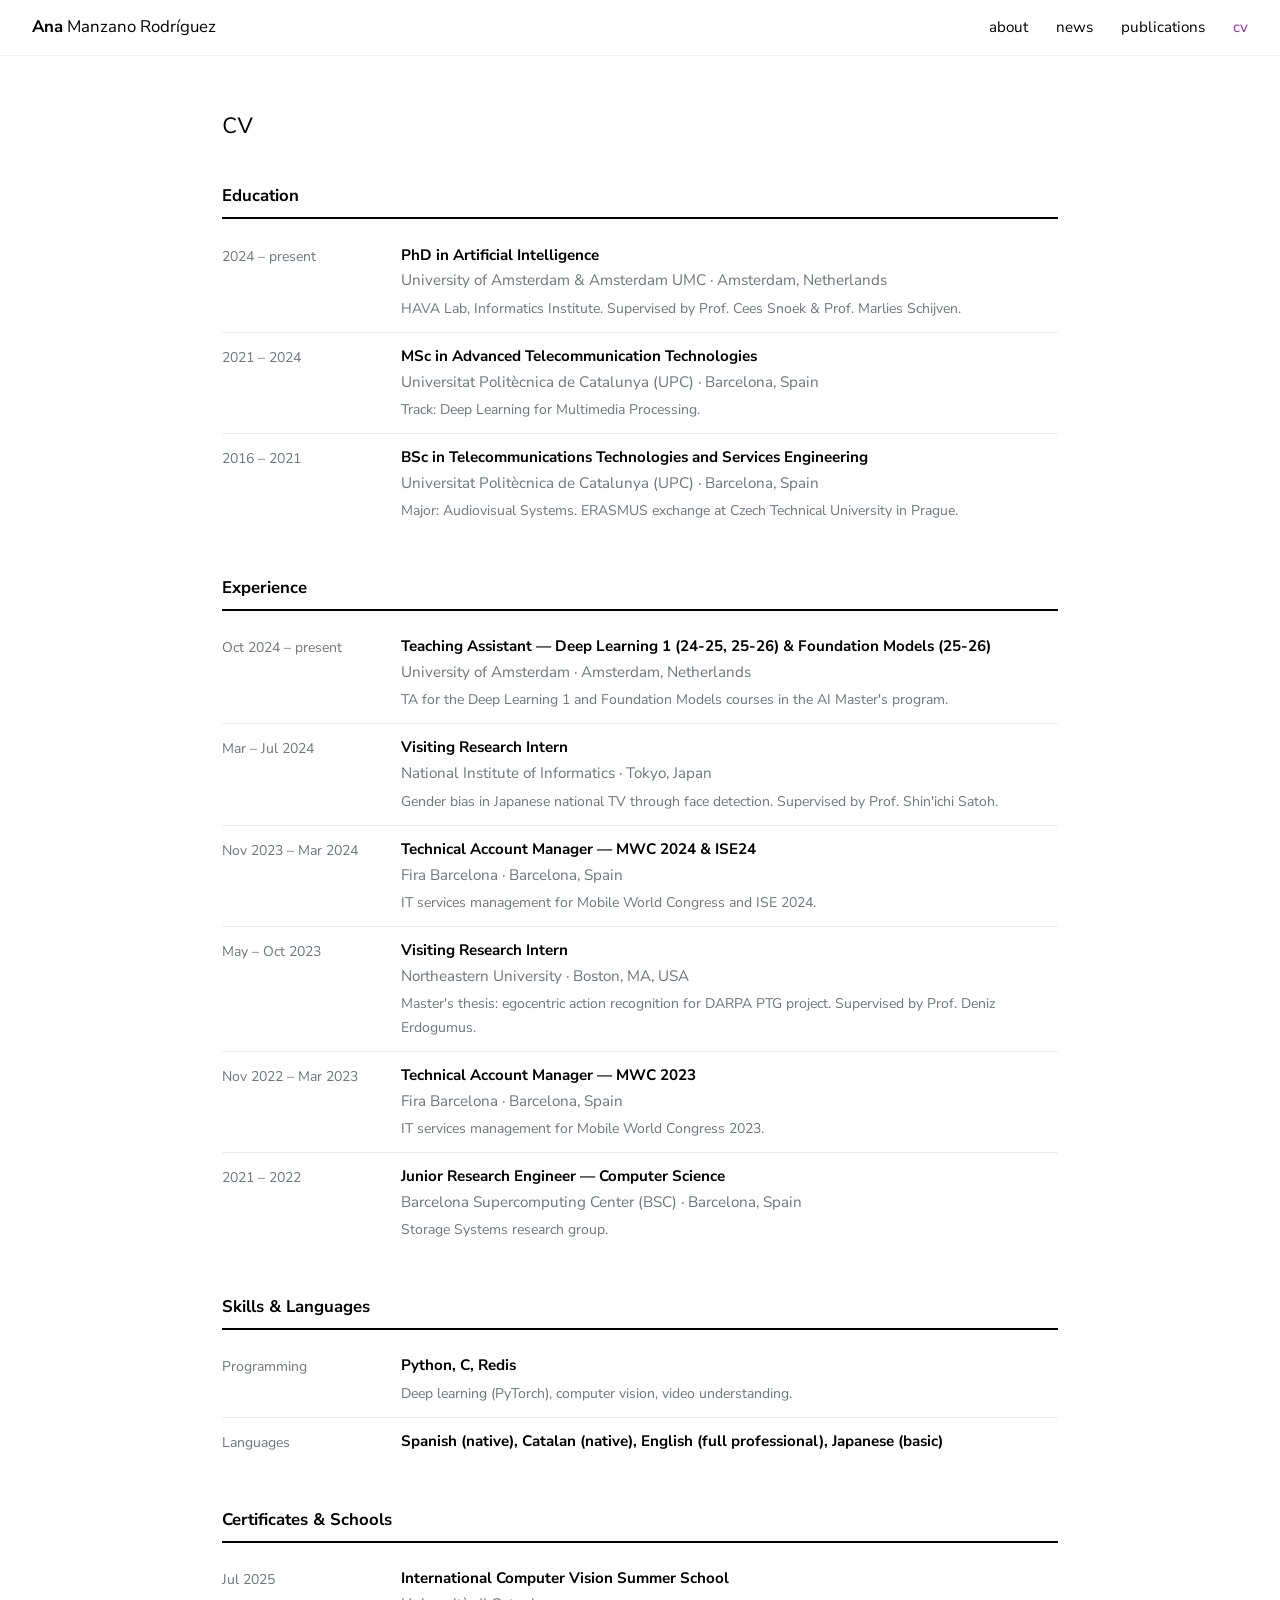
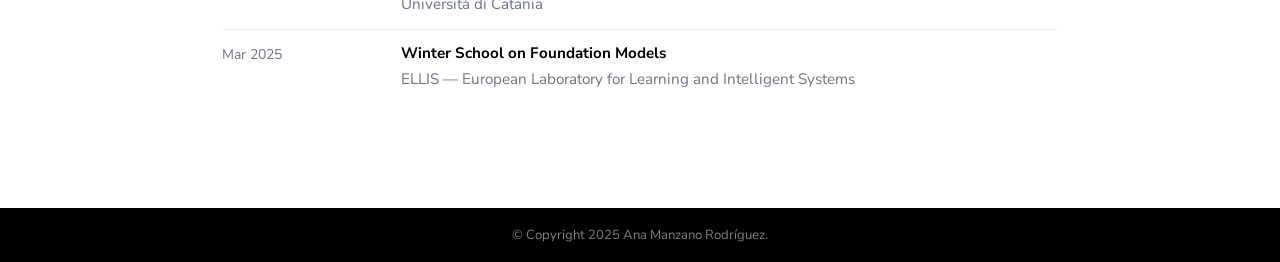
==== cv.html @ 8a43bc2a "Update cv.html" ====
<!DOCTYPE html>
<html lang="en">
<head>
  <meta charset="UTF-8">
  <meta name="viewport" content="width=device-width, initial-scale=1.0">
  <title>cv | Ana Manzano Rodríguez</title>
  <link rel="preconnect" href="https://fonts.googleapis.com">
  <link rel="preconnect" href="https://fonts.gstatic.com" crossorigin>
  <link href="https://fonts.googleapis.com/css2?family=Nunito+Sans:wght@300;400;600;700&display=swap" rel="stylesheet">
  <link rel="stylesheet" href="style.css">
</head>
<body>

<nav>
  <a href="index.html" class="nav-brand"><strong>Ana</strong> Manzano Rodríguez</a>
  <ul class="nav-links">
    <li><a href="index.html">about</a></li>
    <li><a href="news.html">news</a></li>
    <li><a href="publications.html">publications</a></li>
    <li><a href="cv.html" class="active">cv</a></li>
  </ul>
</nav>

<div class="page">

  <h1 class="page-title">cv</h1>

  <!-- EDUCATION -->
  <div class="cv-section">
    <div class="cv-section-title">Education</div>
    <ul class="cv-entries">
      <li class="cv-entry">
        <span class="cv-years">2024 – present</span>
        <div>
          <div class="cv-role">PhD in Artificial Intelligence</div>
          <div class="cv-org">University of Amsterdam &amp; Amsterdam UMC · Amsterdam, Netherlands</div>
          <div class="cv-desc">HAVA Lab, Informatics Institute. Supervised by Prof. Cees Snoek &amp; Prof. Marlies Schijven.</div>
        </div>
      </li>
      <li class="cv-entry">
        <span class="cv-years">2021 – 2024</span>
        <div>
          <div class="cv-role">MSc in Advanced Telecommunication Technologies</div>
          <div class="cv-org">Universitat Politècnica de Catalunya (UPC) · Barcelona, Spain</div>
          <div class="cv-desc">Track: Deep Learning for Multimedia Processing.</div>
        </div>
      </li>
      <li class="cv-entry">
        <span class="cv-years">2016 – 2021</span>
        <div>
          <div class="cv-role">BSc in Telecommunications Technologies and Services Engineering</div>
          <div class="cv-org">Universitat Politècnica de Catalunya (UPC) · Barcelona, Spain</div>
          <div class="cv-desc">Major: Audiovisual Systems. ERASMUS exchange at Czech Technical University in Prague.</div>
        </div>
      </li>
    </ul>
  </div>

  <!-- EXPERIENCE -->
  <div class="cv-section">
    <div class="cv-section-title">Experience</div>
    <ul class="cv-entries">
      <li class="cv-entry">
        <span class="cv-years">Oct 2024 – present</span>
        <div>
          <div class="cv-role">Teaching Assistant — Deep Learning 1 (24-25, 25-26) &amp; Foundation Models (25-26)</div>
          <div class="cv-org">University of Amsterdam · Amsterdam, Netherlands</div>
          <div class="cv-desc">TA for the Deep Learning 1 and Foundation Models courses in the AI Master's program.</div>
        </div>
      </li>
      <li class="cv-entry">
        <span class="cv-years">Mar – Jul 2024</span>
        <div>
          <div class="cv-role">Visiting Research Intern</div>
          <div class="cv-org">National Institute of Informatics · Tokyo, Japan</div>
          <div class="cv-desc">Gender bias in Japanese national TV through face detection. Supervised by Prof. Shin'ichi Satoh.</div>
        </div>
      </li>
      <li class="cv-entry">
        <span class="cv-years">Nov 2023 – Mar 2024</span>
        <div>
          <div class="cv-role">Technical Account Manager — MWC 2024 &amp; ISE24</div>
          <div class="cv-org">Fira Barcelona · Barcelona, Spain</div>
          <div class="cv-desc">IT services management for Mobile World Congress and ISE 2024.</div>
        </div>
      </li>
      <li class="cv-entry">
        <span class="cv-years">May – Oct 2023</span>
        <div>
          <div class="cv-role">Visiting Research Intern</div>
          <div class="cv-org">Northeastern University · Boston, MA, USA</div>
          <div class="cv-desc">Master's thesis: egocentric action recognition for DARPA PTG project. Supervised by Prof. Deniz Erdogumus.</div>
        </div>
      </li>
      <li class="cv-entry">
        <span class="cv-years">Nov 2022 – Mar 2023</span>
        <div>
          <div class="cv-role">Technical Account Manager — MWC 2023</div>
          <div class="cv-org">Fira Barcelona · Barcelona, Spain</div>
          <div class="cv-desc">IT services management for Mobile World Congress 2023.</div>
        </div>
      </li>
      <li class="cv-entry">
        <span class="cv-years">2021 – 2022</span>
        <div>
          <div class="cv-role">Junior Research Engineer — Computer Science</div>
          <div class="cv-org">Barcelona Supercomputing Center (BSC) · Barcelona, Spain</div>
          <div class="cv-desc">Storage Systems research group.</div>
        </div>
      </li>
    </ul>
  </div>

  <!-- SKILLS -->
  <div class="cv-section">
    <div class="cv-section-title">Skills &amp; Languages</div>
    <ul class="cv-entries">
      <li class="cv-entry">
        <span class="cv-years">Programming</span>
        <div>
          <div class="cv-role">Python, C, Redis</div>
          <div class="cv-desc">Deep learning (PyTorch), computer vision, video understanding.</div>
        </div>
      </li>
      <li class="cv-entry">
        <span class="cv-years">Languages</span>
        <div>
          <div class="cv-role">Spanish (native), Catalan (native), English (full professional), Japanese (basic)</div>
        </div>
      </li>
    </ul>
  </div>

  <!-- CERTIFICATES -->
  <div class="cv-section">
    <div class="cv-section-title">Certificates &amp; Schools</div>
    <ul class="cv-entries">
      <li class="cv-entry">
        <span class="cv-years">Jul 2025</span>
        <div>
          <div class="cv-role">International Computer Vision Summer School</div>
          <div class="cv-org">Università di Catania</div>
        </div>
      </li>
      <li class="cv-entry">
        <span class="cv-years">Mar 2025</span>
        <div>
          <div class="cv-role">Winter School on Foundation Models</div>
          <div class="cv-org">ELLIS — European Laboratory for Learning and Intelligent Systems</div>
        </div>
      </li>
    </ul>
  </div>

  <!--
    TO ADD A PDF DOWNLOAD BUTTON, uncomment this block and link your CV PDF:

    <a href="assets/cv.pdf" target="_blank" class="cv-download-btn">
      <svg width="15" height="15" viewBox="0 0 24 24" fill="none" stroke="currentColor" stroke-width="2" stroke-linecap="round" stroke-linejoin="round"><path d="M21 15v4a2 2 0 01-2 2H5a2 2 0 01-2-2v-4"/><polyline points="7 10 12 15 17 10"/><line x1="12" y1="15" x2="12" y2="3"/></svg>
      Download CV (PDF)
    </a>
  -->

</div>

<footer>
  <p>© Copyright 2025 Ana Manzano Rodríguez.</p>
</footer>

</body>
</html>
---- style.css ----
*, *::before, *::after { box-sizing: border-box; margin: 0; padding: 0; }

:root {
  --accent: #9c27b0;
  --text: #000;
  --muted: #6c757d;
  --light-gray: #e9ecef;
  --font: 'Nunito Sans', -apple-system, BlinkMacSystemFont, 'Segoe UI', sans-serif;
  --nav-h: 56px;
}

html { scroll-behavior: smooth; }

body {
  background: #fff;
  color: var(--text);
  font-family: var(--font);
  font-size: 1rem;
  line-height: 1.7;
  -webkit-font-smoothing: antialiased;
}

a { color: var(--accent); text-decoration: none; }
a:hover { text-decoration: underline; }

/* ── NAV ── */
nav {
  position: fixed;
  top: 0; left: 0; right: 0;
  height: var(--nav-h);
  background: #fff;
  border-bottom: 1px solid #f0f0f0;
  z-index: 100;
  display: flex;
  align-items: center;
  padding: 0 2rem;
}
.nav-brand {
  font-size: 1.05rem;
  font-weight: 400;
  color: var(--text);
  text-decoration: none;
  margin-right: auto;
}
.nav-brand strong { font-weight: 700; }
.nav-brand:hover { text-decoration: none; }
.nav-links { display: flex; gap: 1.75rem; list-style: none; }
.nav-links a {
  font-size: 0.95rem;
  color: var(--text);
  text-decoration: none;
}
.nav-links a:hover,
.nav-links a.active { color: var(--accent); text-decoration: none; }

/* ── PAGE ── */
.page {
  max-width: 900px;
  margin: 0 auto;
  padding: calc(var(--nav-h) + 2.5rem) 2rem 4rem;
}

/* ── PAGE TITLE ── */
h1.page-title {
  font-size: 2rem;
  font-weight: 300;
  color: var(--text);
  margin-bottom: 2rem;
}

/* ── ABOUT ── */
.about-name {
  font-size: 2.5rem;
  font-weight: 300;
  letter-spacing: -0.02em;
  line-height: 1.2;
  margin-bottom: 1.5rem;
}
.about-name strong { font-weight: 700; }
.about-body { overflow: hidden; }
.about-body p { margin-bottom: 1rem; }
.about-body p:last-child { margin-bottom: 0; }

.profile-photo {
  float: right;
  width: 270px;
  margin: 0 0 1.5rem 2.5rem;
  border-radius: 4px;
  display: block;
}
.profile-photo-placeholder {
  float: right;
  width: 270px;
  height: 310px;
  margin: 0 0 1.5rem 2.5rem;
  border-radius: 4px;
  background: #f5f5f5;
  border: 1px solid #e0e0e0;
  display: flex;
  align-items: center;
  justify-content: center;
  flex-direction: column;
  gap: 0.5rem;
  color: #bbb;
  font-size: 0.82rem;
  text-align: center;
}
.profile-photo-placeholder svg { width: 48px; height: 48px; opacity: 0.25; }

.social-links {
  display: flex;
  flex-wrap: wrap;
  gap: 0.5rem;
  margin-top: 1.5rem;
  clear: both;
}
.social-link {
  display: inline-flex;
  align-items: center;
  gap: 0.3rem;
  font-size: 0.85rem;
  color: var(--muted);
  border: 1px solid #ccc;
  border-radius: 4px;
  padding: 0.22rem 0.65rem;
  text-decoration: none;
  transition: color 0.13s, border-color 0.13s;
}
.social-link:hover { color: var(--accent); border-color: var(--accent); text-decoration: none; }
.social-link svg { width: 14px; height: 14px; flex-shrink: 0; }

/* HOME — news preview & pub preview */
h2.sub-head {
  font-size: 1.85rem;
  font-weight: 300;
  margin: 3rem 0 1.2rem;
  padding-top: 1rem;
  border-top: 1px solid var(--light-gray);
}
.view-all {
  font-size: 0.85rem;
  color: var(--accent);
  margin-left: 0.75rem;
  font-weight: 400;
}

/* ── NEWS TABLE ── */
.news-table { width: 100%; border-collapse: collapse; }
.news-table td {
  padding: 0.55rem 0;
  border-bottom: 1px solid var(--light-gray);
  vertical-align: top;
  font-size: 0.95rem;
}
.news-table tr:last-child td { border-bottom: none; }
.news-table .date-cell {
  width: 140px;
  white-space: nowrap;
  font-weight: 700;
  padding-right: 2rem;
  color: var(--text);
}

/* ── PUBLICATIONS ── */
.pub-filter {
  width: 100%;
  max-width: 360px;
  padding: 0.5rem 0.85rem;
  font-size: 0.95rem;
  font-family: var(--font);
  border: 1px solid #ccc;
  border-radius: 4px;
  outline: none;
  margin-bottom: 1.5rem;
  color: var(--text);
}
.pub-filter:focus { border-color: var(--accent); }

.pub-year-group { margin-bottom: 2rem; }
.pub-year-label {
  font-size: 2.5rem;
  font-weight: 300;
  color: #d0d0d0;
  text-align: right;
  margin-bottom: 0.5rem;
  letter-spacing: -0.02em;
  line-height: 1;
}
.pub-item {
  display: flex;
  gap: 1.5rem;
  padding: 1rem 0;
  border-top: 1px solid var(--light-gray);
  align-items: flex-start;
}
.pub-thumb {
  width: 120px;
  height: 80px;
  flex-shrink: 0;
  object-fit: cover;
  border-radius: 3px;
  border: 1px solid #e8e8e8;
}
.pub-thumb-placeholder {
  width: 120px;
  height: 80px;
  flex-shrink: 0;
  background: #f5f5f5;
  border: 1px solid #e8e8e8;
  border-radius: 3px;
  display: flex;
  align-items: center;
  justify-content: center;
}
.pub-thumb-placeholder svg { width: 28px; height: 28px; opacity: 0.2; }
.pub-details { flex: 1; min-width: 0; }
.pub-title { font-size: 1rem; font-weight: 600; color: var(--text); margin-bottom: 0.25rem; line-height: 1.45; }
.pub-authors { font-size: 0.9rem; color: var(--text); margin-bottom: 0.2rem; }
.pub-authors .me { text-decoration: underline; }
.pub-venue { font-size: 0.9rem; color: var(--text); margin-bottom: 0.5rem; }
.pub-venue em { font-style: italic; }
.pub-buttons { display: flex; gap: 0.4rem; flex-wrap: wrap; }
.pub-btn {
  font-size: 0.78rem;
  font-weight: 600;
  letter-spacing: 0.02em;
  color: var(--text);
  border: 1px solid #aaa;
  border-radius: 3px;
  padding: 0.15rem 0.55rem;
  text-decoration: none;
  transition: background 0.13s, color 0.13s, border-color 0.13s;
}
.pub-btn:hover { background: var(--text); color: #fff; border-color: var(--text); text-decoration: none; }
.pub-item.hidden { display: none; }
.pub-year-group.empty { display: none; }

/* ── CV ── */
.cv-section { margin-bottom: 2.5rem; }
.cv-section-title {
  font-size: 1.05rem;
  font-weight: 700;
  margin-bottom: 0.75rem;
  padding-bottom: 0.4rem;
  border-bottom: 2px solid var(--text);
}
.cv-entries { list-style: none; }
.cv-entry {
  display: flex;
  gap: 1.5rem;
  padding: 0.7rem 0;
  border-bottom: 1px solid var(--light-gray);
  font-size: 0.95rem;
}
.cv-entry:last-child { border-bottom: none; }
.cv-years { width: 155px; flex-shrink: 0; color: var(--muted); font-size: 0.875rem; padding-top: 2px; }
.cv-role { font-weight: 700; }
.cv-org { color: var(--muted); }
.cv-desc { font-size: 0.875rem; color: var(--muted); margin-top: 0.15rem; }

.cv-download-btn {
  display: inline-flex;
  align-items: center;
  gap: 0.4rem;
  margin-top: 1.5rem;
  font-size: 0.9rem;
  color: var(--text);
  border: 1px solid #aaa;
  border-radius: 4px;
  padding: 0.4rem 1rem;
  text-decoration: none;
  transition: background 0.13s, color 0.13s;
}
.cv-download-btn:hover { background: var(--text); color: #fff; text-decoration: none; }

/* ── FOOTER ── */
footer {
  background: #000;
  color: rgba(255,255,255,0.5);
  font-size: 0.82rem;
  text-align: center;
  padding: 1rem 2rem;
}

/* ── RESPONSIVE ── */
@media (max-width: 640px) {
  .profile-photo, .profile-photo-placeholder {
    float: none; width: 100%; height: 220px; margin: 0 0 1.5rem;
  }
  .pub-item { flex-direction: column; }
  .pub-thumb, .pub-thumb-placeholder { width: 100%; height: 90px; }
  .cv-entry { flex-direction: column; gap: 0.2rem; }
  .cv-years { width: auto; }
  nav { padding: 0 1rem; }
  .nav-links { gap: 1rem; }
}
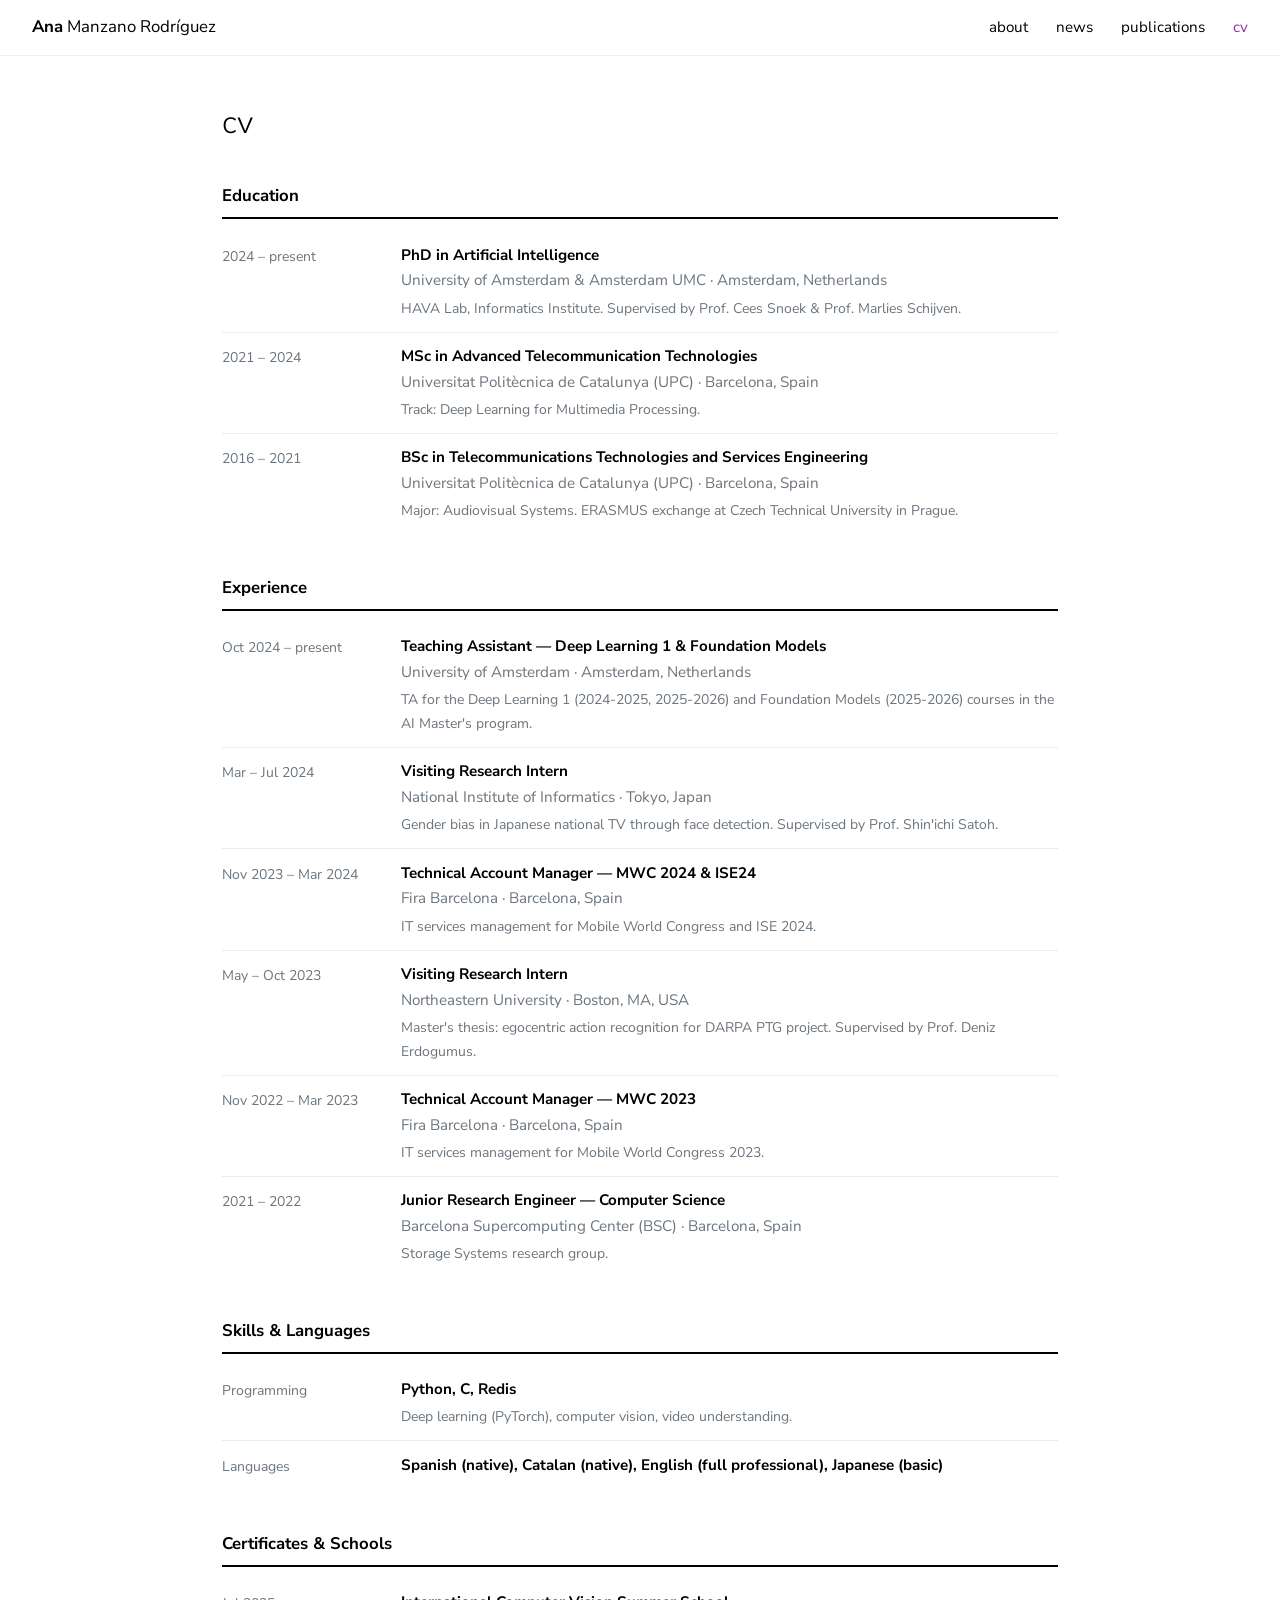
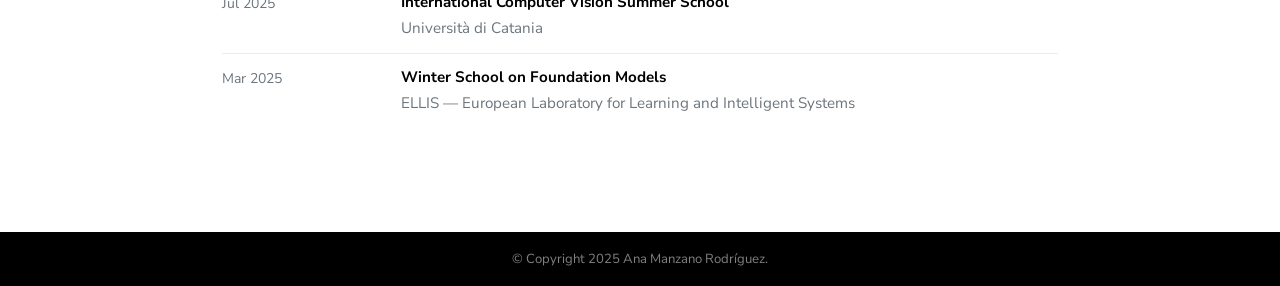
==== commit 7d4da449: "Update cv.html" ====
--- a/cv.html
+++ b/cv.html
@@ -63,9 +63,9 @@
       <li class="cv-entry">
         <span class="cv-years">Oct 2024 – present</span>
         <div>
-          <div class="cv-role">Teaching Assistant — Deep Learning 1 (24-25, 25-26) &amp; Foundation Models (25-26)</div>
+          <div class="cv-role">Teaching Assistant — Deep Learning 1 &amp; Foundation Models </div>
           <div class="cv-org">University of Amsterdam · Amsterdam, Netherlands</div>
-          <div class="cv-desc">TA for the Deep Learning 1 and Foundation Models courses in the AI Master's program.</div>
+          <div class="cv-desc">TA for the Deep Learning 1 (2024-2025, 2025-2026) and Foundation Models (2025-2026) courses in the AI Master's program.</div>
         </div>
       </li>
       <li class="cv-entry">
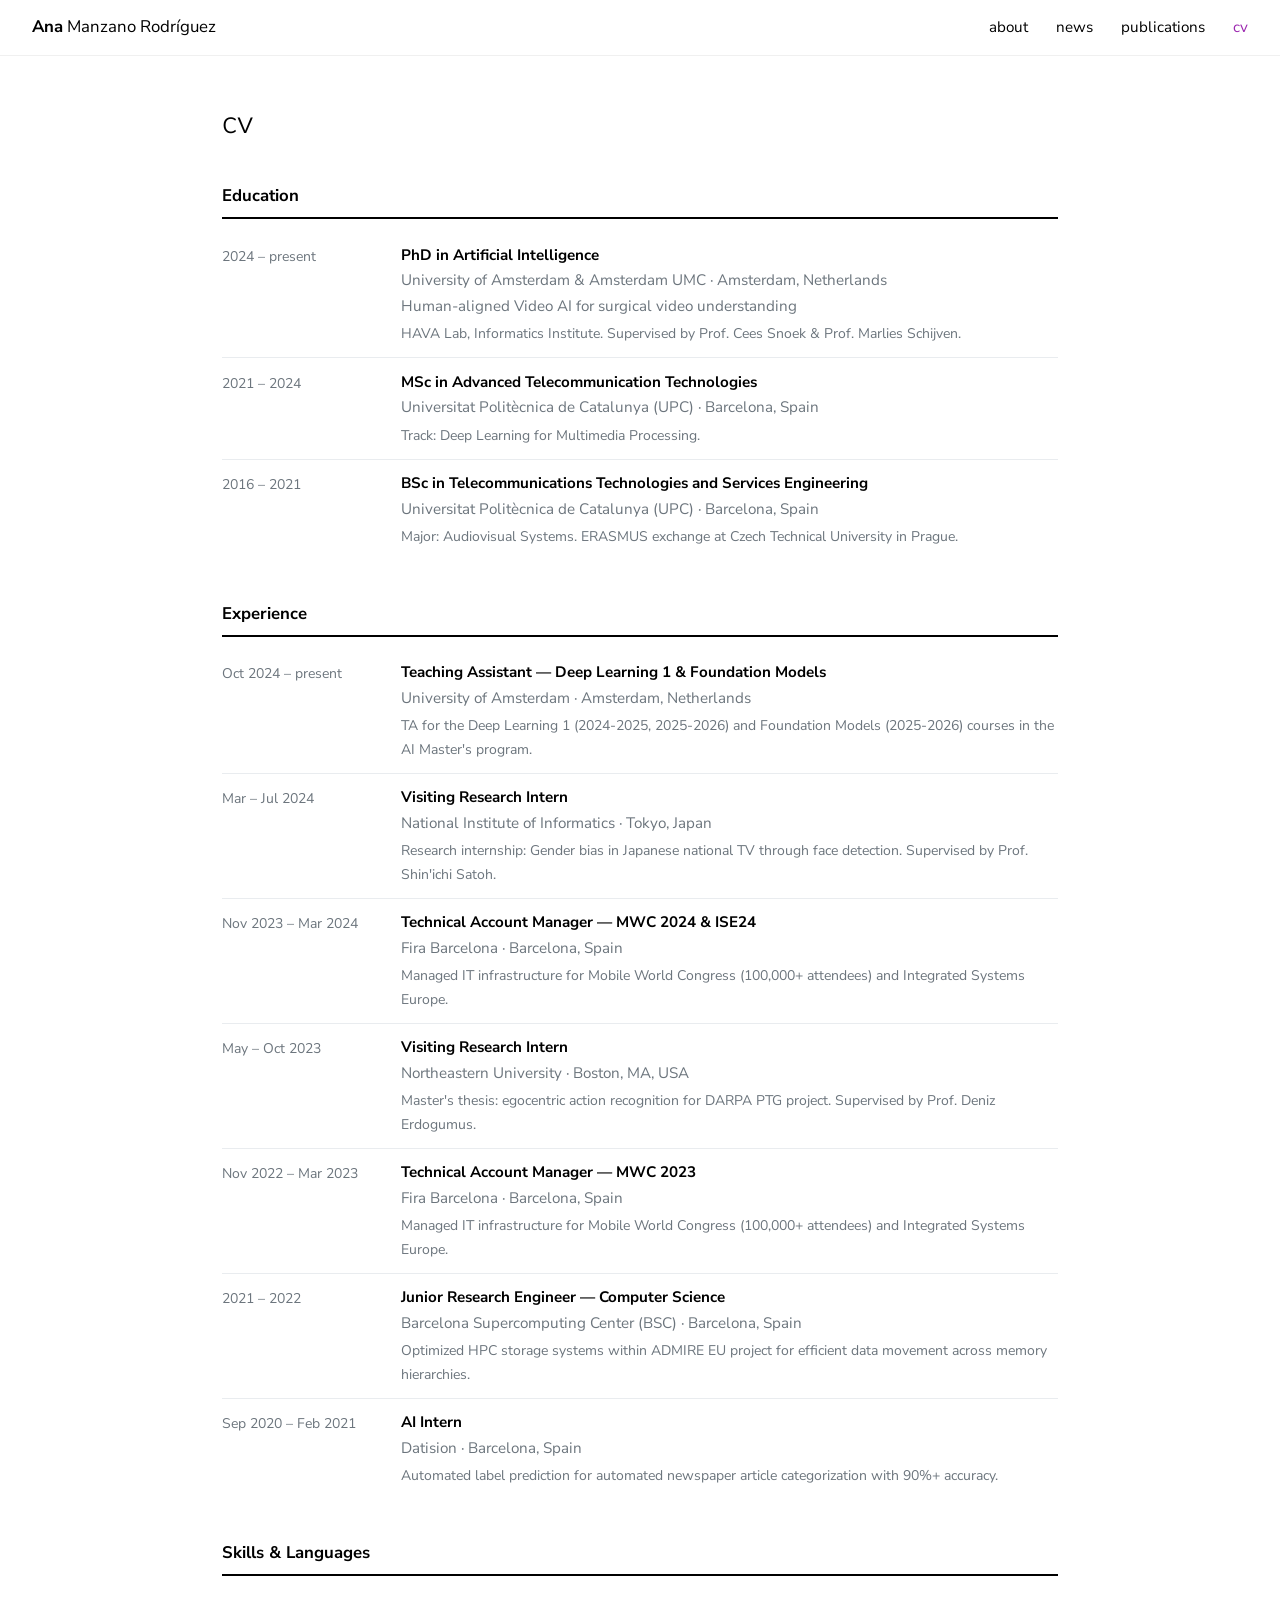
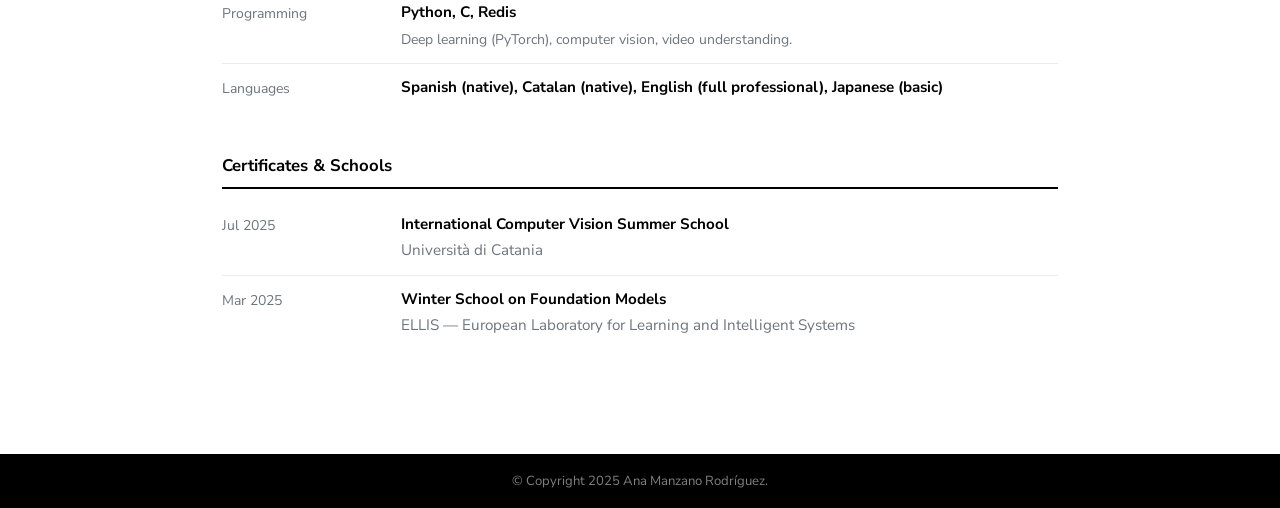
==== commit c4e22492: "Update cv.html" ====
--- a/cv.html
+++ b/cv.html
@@ -34,6 +34,7 @@
         <div>
           <div class="cv-role">PhD in Artificial Intelligence</div>
           <div class="cv-org">University of Amsterdam &amp; Amsterdam UMC · Amsterdam, Netherlands</div>
+          <div class="cv-org">Human-aligned Video AI for surgical video understanding</div>
           <div class="cv-desc">HAVA Lab, Informatics Institute. Supervised by Prof. Cees Snoek &amp; Prof. Marlies Schijven.</div>
         </div>
       </li>
@@ -73,7 +74,7 @@
         <div>
           <div class="cv-role">Visiting Research Intern</div>
           <div class="cv-org">National Institute of Informatics · Tokyo, Japan</div>
-          <div class="cv-desc">Gender bias in Japanese national TV through face detection. Supervised by Prof. Shin'ichi Satoh.</div>
+          <div class="cv-desc">Research internship: Gender bias in Japanese national TV through face detection. Supervised by Prof. Shin'ichi Satoh.</div>
         </div>
       </li>
       <li class="cv-entry">
@@ -81,7 +82,7 @@
         <div>
           <div class="cv-role">Technical Account Manager — MWC 2024 &amp; ISE24</div>
           <div class="cv-org">Fira Barcelona · Barcelona, Spain</div>
-          <div class="cv-desc">IT services management for Mobile World Congress and ISE 2024.</div>
+          <div class="cv-desc">Managed IT infrastructure for Mobile World Congress (100,000+ attendees) and Integrated Systems Europe.</div>
         </div>
       </li>
       <li class="cv-entry">
@@ -97,7 +98,7 @@
         <div>
           <div class="cv-role">Technical Account Manager — MWC 2023</div>
           <div class="cv-org">Fira Barcelona · Barcelona, Spain</div>
-          <div class="cv-desc">IT services management for Mobile World Congress 2023.</div>
+          <div class="cv-desc">Managed IT infrastructure for Mobile World Congress (100,000+ attendees) and Integrated Systems Europe.</div>
         </div>
       </li>
       <li class="cv-entry">
@@ -105,8 +106,16 @@
         <div>
           <div class="cv-role">Junior Research Engineer — Computer Science</div>
           <div class="cv-org">Barcelona Supercomputing Center (BSC) · Barcelona, Spain</div>
-          <div class="cv-desc">Storage Systems research group.</div>
+          <div class="cv-desc">Optimized HPC storage systems within ADMIRE EU project for efficient data movement across memory hierarchies.</div>
         </div>
+      <li class="cv-entry">
+        <span class="cv-years">Sep 2020 – Feb 2021</span>
+        <div>
+          <div class="cv-role">AI Intern</div>
+          <div class="cv-org">Datision · Barcelona, Spain</div>
+          <div class="cv-desc">Automated label prediction for automated newspaper article categorization with 90%+ accuracy.</div>
+        </div>
+      </li>
       </li>
     </ul>
   </div>
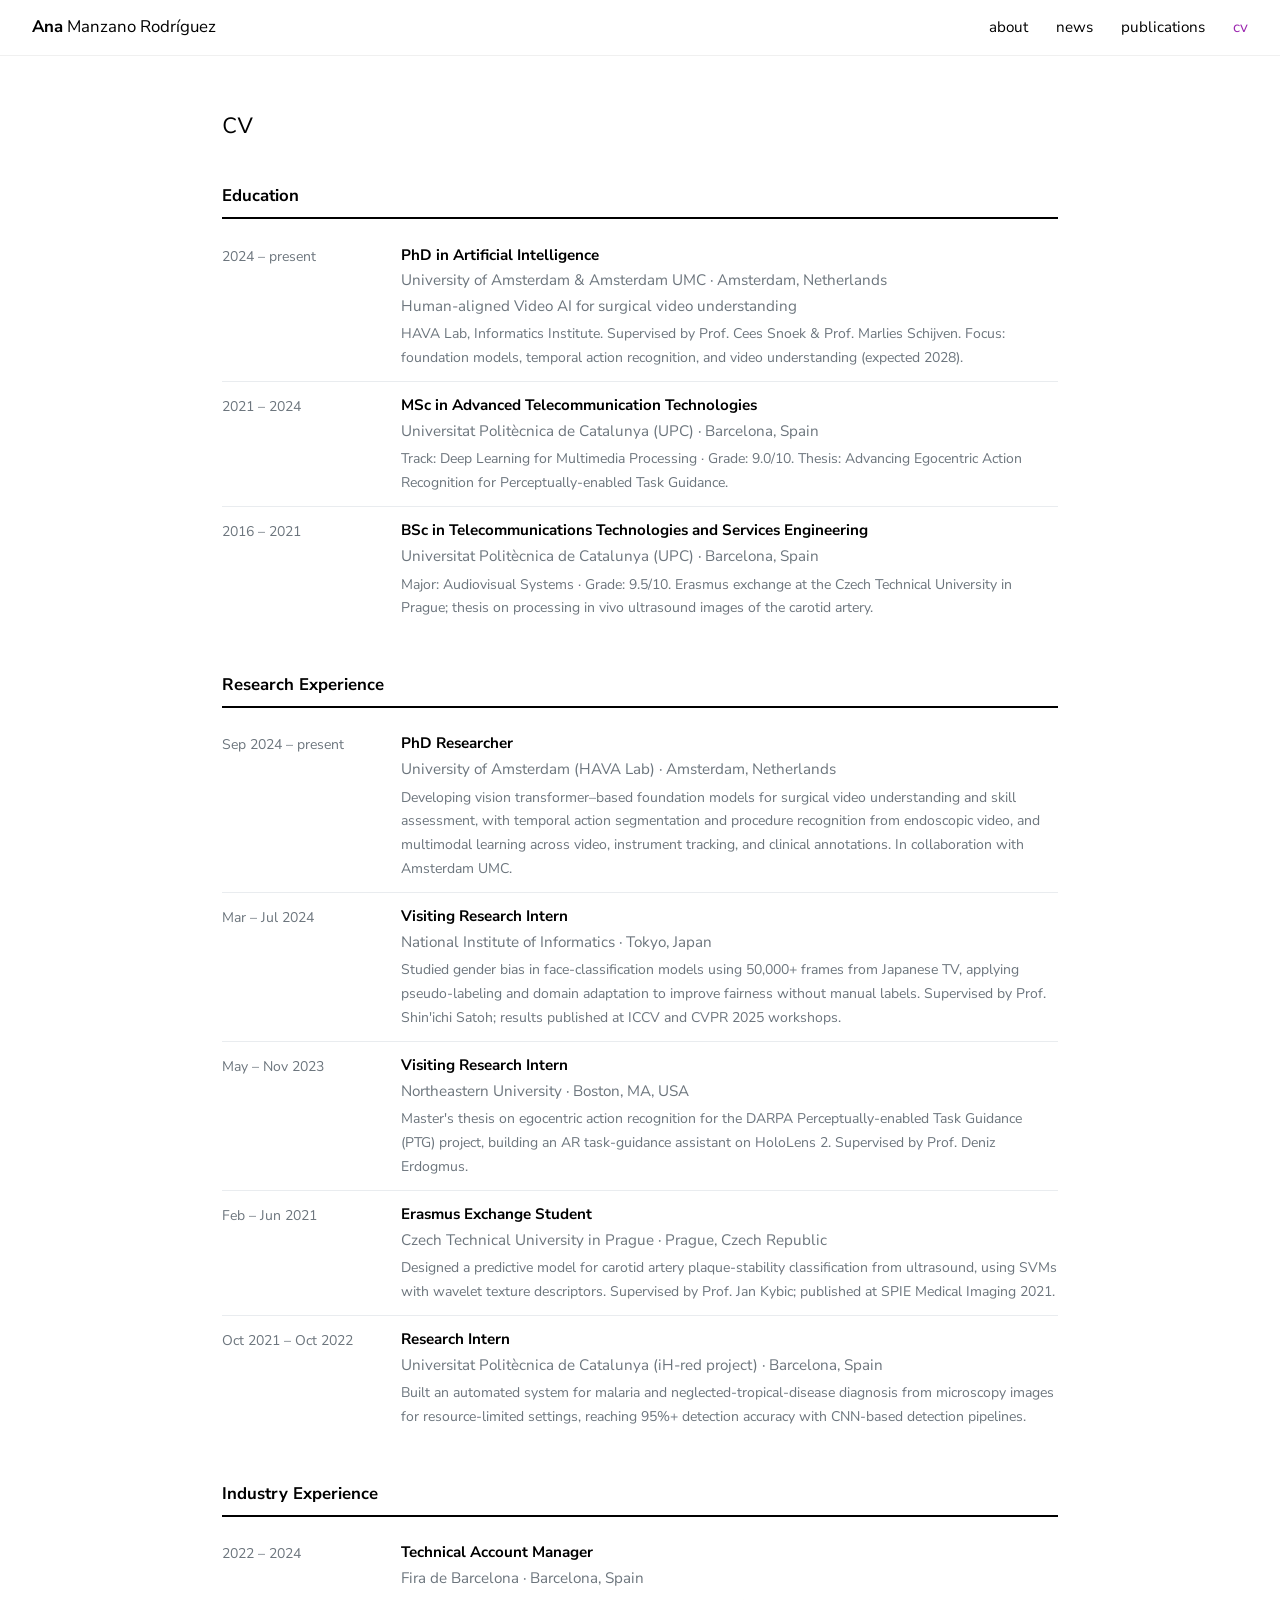
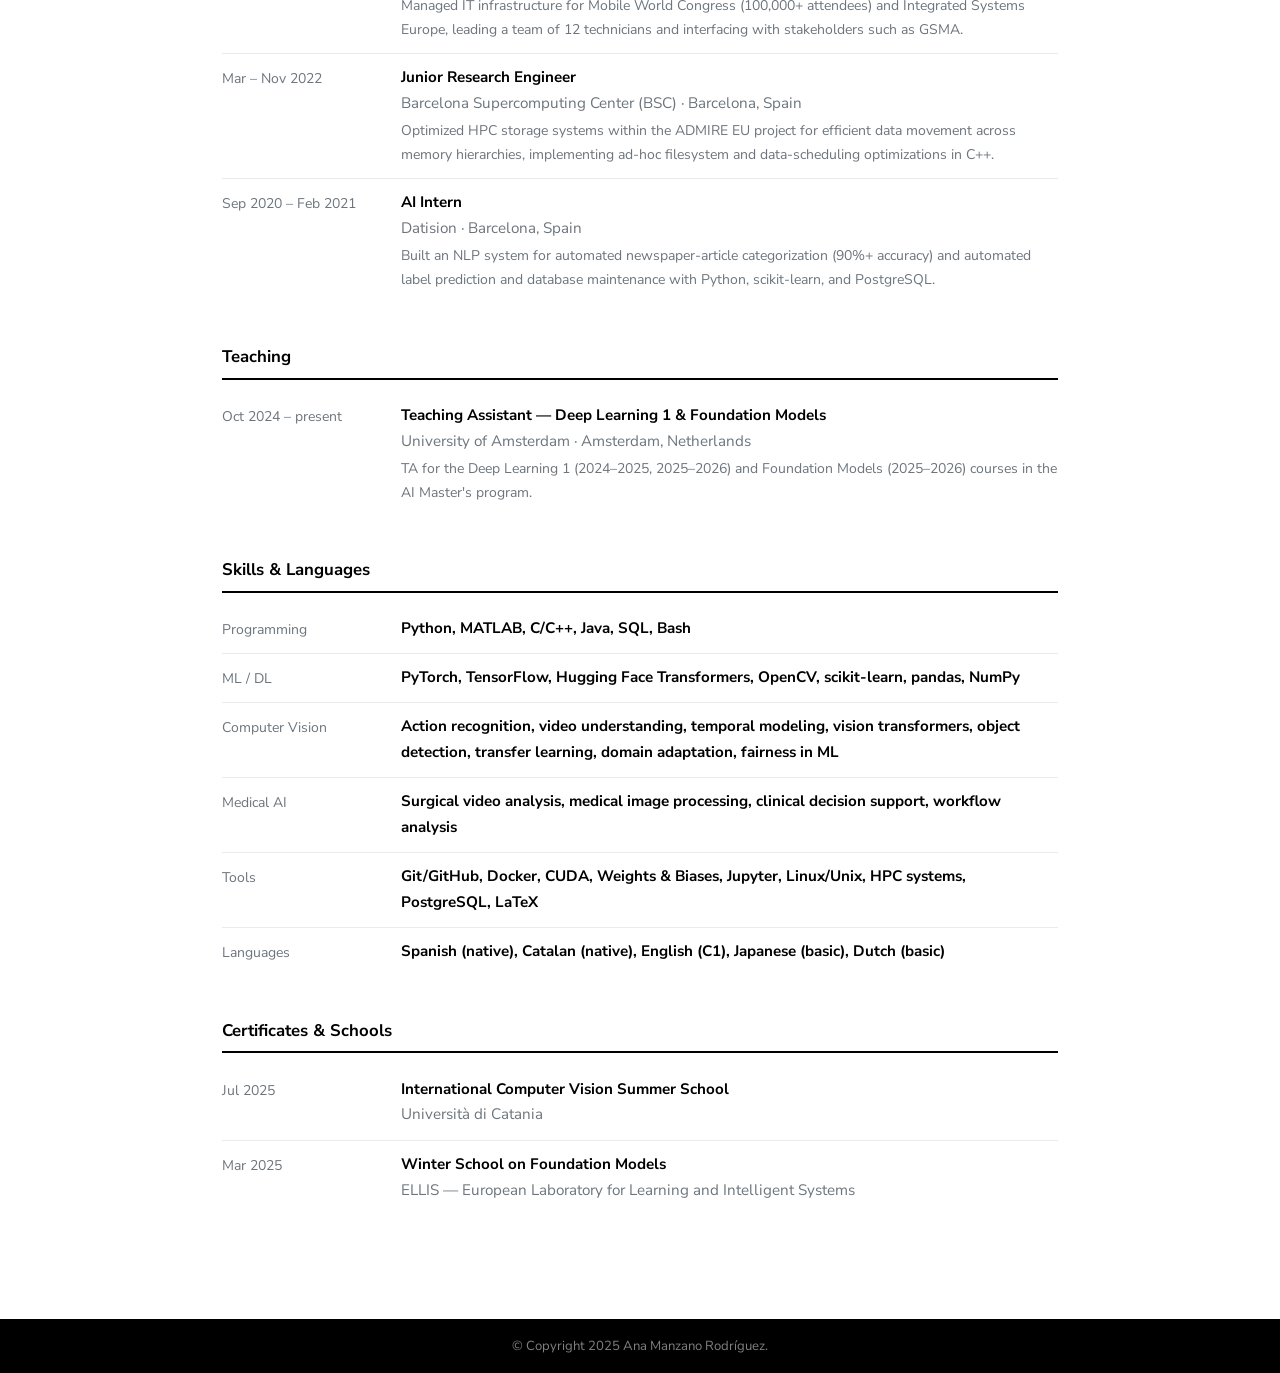
==== commit ec505c7e: "Update cv.html" ====
--- a/cv.html
+++ b/cv.html
@@ -35,7 +35,7 @@
           <div class="cv-role">PhD in Artificial Intelligence</div>
           <div class="cv-org">University of Amsterdam &amp; Amsterdam UMC · Amsterdam, Netherlands</div>
           <div class="cv-org">Human-aligned Video AI for surgical video understanding</div>
-          <div class="cv-desc">HAVA Lab, Informatics Institute. Supervised by Prof. Cees Snoek &amp; Prof. Marlies Schijven.</div>
+          <div class="cv-desc">HAVA Lab, Informatics Institute. Supervised by Prof. Cees Snoek &amp; Prof. Marlies Schijven. Focus: foundation models, temporal action recognition, and video understanding (expected 2028).</div>
         </div>
       </li>
       <li class="cv-entry">
@@ -43,7 +43,7 @@
         <div>
           <div class="cv-role">MSc in Advanced Telecommunication Technologies</div>
           <div class="cv-org">Universitat Politècnica de Catalunya (UPC) · Barcelona, Spain</div>
-          <div class="cv-desc">Track: Deep Learning for Multimedia Processing.</div>
+          <div class="cv-desc">Track: Deep Learning for Multimedia Processing · Grade: 9.0/10. Thesis: Advancing Egocentric Action Recognition for Perceptually-enabled Task Guidance.</div>
         </div>
       </li>
       <li class="cv-entry">
@@ -51,22 +51,22 @@
         <div>
           <div class="cv-role">BSc in Telecommunications Technologies and Services Engineering</div>
           <div class="cv-org">Universitat Politècnica de Catalunya (UPC) · Barcelona, Spain</div>
-          <div class="cv-desc">Major: Audiovisual Systems. ERASMUS exchange at Czech Technical University in Prague.</div>
-        </div>
-      </li>
-    </ul>
-  </div>
-
-  <!-- EXPERIENCE -->
-  <div class="cv-section">
-    <div class="cv-section-title">Experience</div>
-    <ul class="cv-entries">
-      <li class="cv-entry">
-        <span class="cv-years">Oct 2024 – present</span>
-        <div>
-          <div class="cv-role">Teaching Assistant — Deep Learning 1 &amp; Foundation Models </div>
-          <div class="cv-org">University of Amsterdam · Amsterdam, Netherlands</div>
-          <div class="cv-desc">TA for the Deep Learning 1 (2024-2025, 2025-2026) and Foundation Models (2025-2026) courses in the AI Master's program.</div>
+          <div class="cv-desc">Major: Audiovisual Systems · Grade: 9.5/10. Erasmus exchange at the Czech Technical University in Prague; thesis on processing in vivo ultrasound images of the carotid artery.</div>
+        </div>
+      </li>
+    </ul>
+  </div>
+
+  <!-- RESEARCH EXPERIENCE -->
+  <div class="cv-section">
+    <div class="cv-section-title">Research Experience</div>
+    <ul class="cv-entries">
+      <li class="cv-entry">
+        <span class="cv-years">Sep 2024 – present</span>
+        <div>
+          <div class="cv-role">PhD Researcher</div>
+          <div class="cv-org">University of Amsterdam (HAVA Lab) · Amsterdam, Netherlands</div>
+          <div class="cv-desc">Developing vision transformer–based foundation models for surgical video understanding and skill assessment, with temporal action segmentation and procedure recognition from endoscopic video, and multimodal learning across video, instrument tracking, and clinical annotations. In collaboration with Amsterdam UMC.</div>
         </div>
       </li>
       <li class="cv-entry">
@@ -74,48 +74,78 @@
         <div>
           <div class="cv-role">Visiting Research Intern</div>
           <div class="cv-org">National Institute of Informatics · Tokyo, Japan</div>
-          <div class="cv-desc">Research internship: Gender bias in Japanese national TV through face detection. Supervised by Prof. Shin'ichi Satoh.</div>
-        </div>
-      </li>
-      <li class="cv-entry">
-        <span class="cv-years">Nov 2023 – Mar 2024</span>
-        <div>
-          <div class="cv-role">Technical Account Manager — MWC 2024 &amp; ISE24</div>
-          <div class="cv-org">Fira Barcelona · Barcelona, Spain</div>
-          <div class="cv-desc">Managed IT infrastructure for Mobile World Congress (100,000+ attendees) and Integrated Systems Europe.</div>
-        </div>
-      </li>
-      <li class="cv-entry">
-        <span class="cv-years">May – Oct 2023</span>
+          <div class="cv-desc">Studied gender bias in face-classification models using 50,000+ frames from Japanese TV, applying pseudo-labeling and domain adaptation to improve fairness without manual labels. Supervised by Prof. Shin'ichi Satoh; results published at ICCV and CVPR 2025 workshops.</div>
+        </div>
+      </li>
+      <li class="cv-entry">
+        <span class="cv-years">May – Nov 2023</span>
         <div>
           <div class="cv-role">Visiting Research Intern</div>
           <div class="cv-org">Northeastern University · Boston, MA, USA</div>
-          <div class="cv-desc">Master's thesis: egocentric action recognition for DARPA PTG project. Supervised by Prof. Deniz Erdogumus.</div>
-        </div>
-      </li>
-      <li class="cv-entry">
-        <span class="cv-years">Nov 2022 – Mar 2023</span>
-        <div>
-          <div class="cv-role">Technical Account Manager — MWC 2023</div>
-          <div class="cv-org">Fira Barcelona · Barcelona, Spain</div>
-          <div class="cv-desc">Managed IT infrastructure for Mobile World Congress (100,000+ attendees) and Integrated Systems Europe.</div>
-        </div>
-      </li>
-      <li class="cv-entry">
-        <span class="cv-years">2021 – 2022</span>
-        <div>
-          <div class="cv-role">Junior Research Engineer — Computer Science</div>
+          <div class="cv-desc">Master's thesis on egocentric action recognition for the DARPA Perceptually-enabled Task Guidance (PTG) project, building an AR task-guidance assistant on HoloLens 2. Supervised by Prof. Deniz Erdogmus.</div>
+        </div>
+      </li>
+      <li class="cv-entry">
+        <span class="cv-years">Feb – Jun 2021</span>
+        <div>
+          <div class="cv-role">Erasmus Exchange Student</div>
+          <div class="cv-org">Czech Technical University in Prague · Prague, Czech Republic</div>
+          <div class="cv-desc">Designed a predictive model for carotid artery plaque-stability classification from ultrasound, using SVMs with wavelet texture descriptors. Supervised by Prof. Jan Kybic; published at SPIE Medical Imaging 2021.</div>
+        </div>
+      </li>
+      <li class="cv-entry">
+        <span class="cv-years">Oct 2021 – Oct 2022</span>
+        <div>
+          <div class="cv-role">Research Intern</div>
+          <div class="cv-org">Universitat Politècnica de Catalunya (iH-red project) · Barcelona, Spain</div>
+          <div class="cv-desc">Built an automated system for malaria and neglected-tropical-disease diagnosis from microscopy images for resource-limited settings, reaching 95%+ detection accuracy with CNN-based detection pipelines.</div>
+        </div>
+      </li>
+    </ul>
+  </div>
+
+  <!-- INDUSTRY EXPERIENCE -->
+  <div class="cv-section">
+    <div class="cv-section-title">Industry Experience</div>
+    <ul class="cv-entries">
+      <li class="cv-entry">
+        <span class="cv-years">2022 – 2024</span>
+        <div>
+          <div class="cv-role">Technical Account Manager</div>
+          <div class="cv-org">Fira de Barcelona · Barcelona, Spain</div>
+          <div class="cv-desc">Managed IT infrastructure for Mobile World Congress (100,000+ attendees) and Integrated Systems Europe, leading a team of 12 technicians and interfacing with stakeholders such as GSMA.</div>
+        </div>
+      </li>
+      <li class="cv-entry">
+        <span class="cv-years">Mar – Nov 2022</span>
+        <div>
+          <div class="cv-role">Junior Research Engineer</div>
           <div class="cv-org">Barcelona Supercomputing Center (BSC) · Barcelona, Spain</div>
-          <div class="cv-desc">Optimized HPC storage systems within ADMIRE EU project for efficient data movement across memory hierarchies.</div>
-        </div>
+          <div class="cv-desc">Optimized HPC storage systems within the ADMIRE EU project for efficient data movement across memory hierarchies, implementing ad-hoc filesystem and data-scheduling optimizations in C++.</div>
+        </div>
+      </li>
       <li class="cv-entry">
         <span class="cv-years">Sep 2020 – Feb 2021</span>
         <div>
           <div class="cv-role">AI Intern</div>
           <div class="cv-org">Datision · Barcelona, Spain</div>
-          <div class="cv-desc">Automated label prediction for automated newspaper article categorization with 90%+ accuracy.</div>
-        </div>
-      </li>
+          <div class="cv-desc">Built an NLP system for automated newspaper-article categorization (90%+ accuracy) and automated label prediction and database maintenance with Python, scikit-learn, and PostgreSQL.</div>
+        </div>
+      </li>
+    </ul>
+  </div>
+
+  <!-- TEACHING -->
+  <div class="cv-section">
+    <div class="cv-section-title">Teaching</div>
+    <ul class="cv-entries">
+      <li class="cv-entry">
+        <span class="cv-years">Oct 2024 – present</span>
+        <div>
+          <div class="cv-role">Teaching Assistant — Deep Learning 1 &amp; Foundation Models</div>
+          <div class="cv-org">University of Amsterdam · Amsterdam, Netherlands</div>
+          <div class="cv-desc">TA for the Deep Learning 1 (2024–2025, 2025–2026) and Foundation Models (2025–2026) courses in the AI Master's program.</div>
+        </div>
       </li>
     </ul>
   </div>
@@ -127,14 +157,37 @@
       <li class="cv-entry">
         <span class="cv-years">Programming</span>
         <div>
-          <div class="cv-role">Python, C, Redis</div>
-          <div class="cv-desc">Deep learning (PyTorch), computer vision, video understanding.</div>
+          <div class="cv-role">Python, MATLAB, C/C++, Java, SQL, Bash</div>
+        </div>
+      </li>
+      <li class="cv-entry">
+        <span class="cv-years">ML / DL</span>
+        <div>
+          <div class="cv-role">PyTorch, TensorFlow, Hugging Face Transformers, OpenCV, scikit-learn, pandas, NumPy</div>
+        </div>
+      </li>
+      <li class="cv-entry">
+        <span class="cv-years">Computer Vision</span>
+        <div>
+          <div class="cv-role">Action recognition, video understanding, temporal modeling, vision transformers, object detection, transfer learning, domain adaptation, fairness in ML</div>
+        </div>
+      </li>
+      <li class="cv-entry">
+        <span class="cv-years">Medical AI</span>
+        <div>
+          <div class="cv-role">Surgical video analysis, medical image processing, clinical decision support, workflow analysis</div>
+        </div>
+      </li>
+      <li class="cv-entry">
+        <span class="cv-years">Tools</span>
+        <div>
+          <div class="cv-role">Git/GitHub, Docker, CUDA, Weights &amp; Biases, Jupyter, Linux/Unix, HPC systems, PostgreSQL, LaTeX</div>
         </div>
       </li>
       <li class="cv-entry">
         <span class="cv-years">Languages</span>
         <div>
-          <div class="cv-role">Spanish (native), Catalan (native), English (full professional), Japanese (basic)</div>
+          <div class="cv-role">Spanish (native), Catalan (native), English (C1), Japanese (basic), Dutch (basic)</div>
         </div>
       </li>
     </ul>
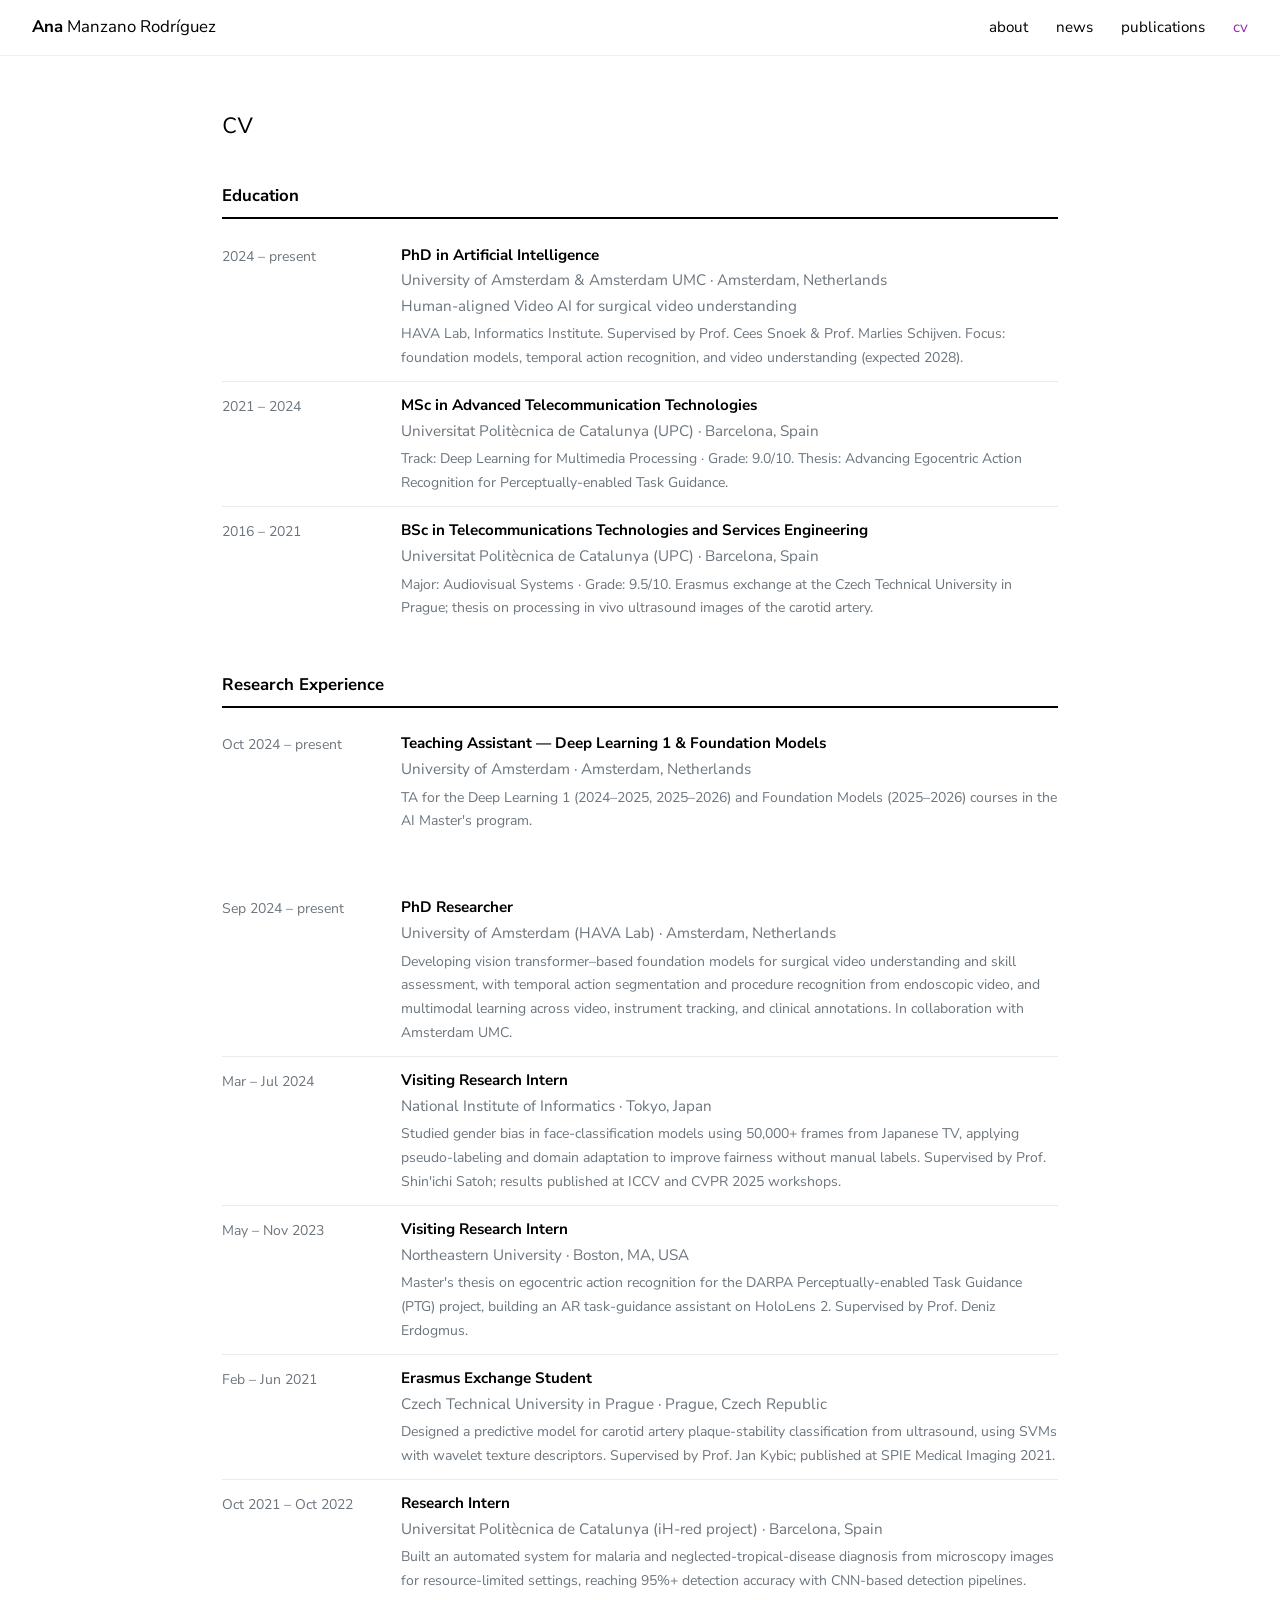
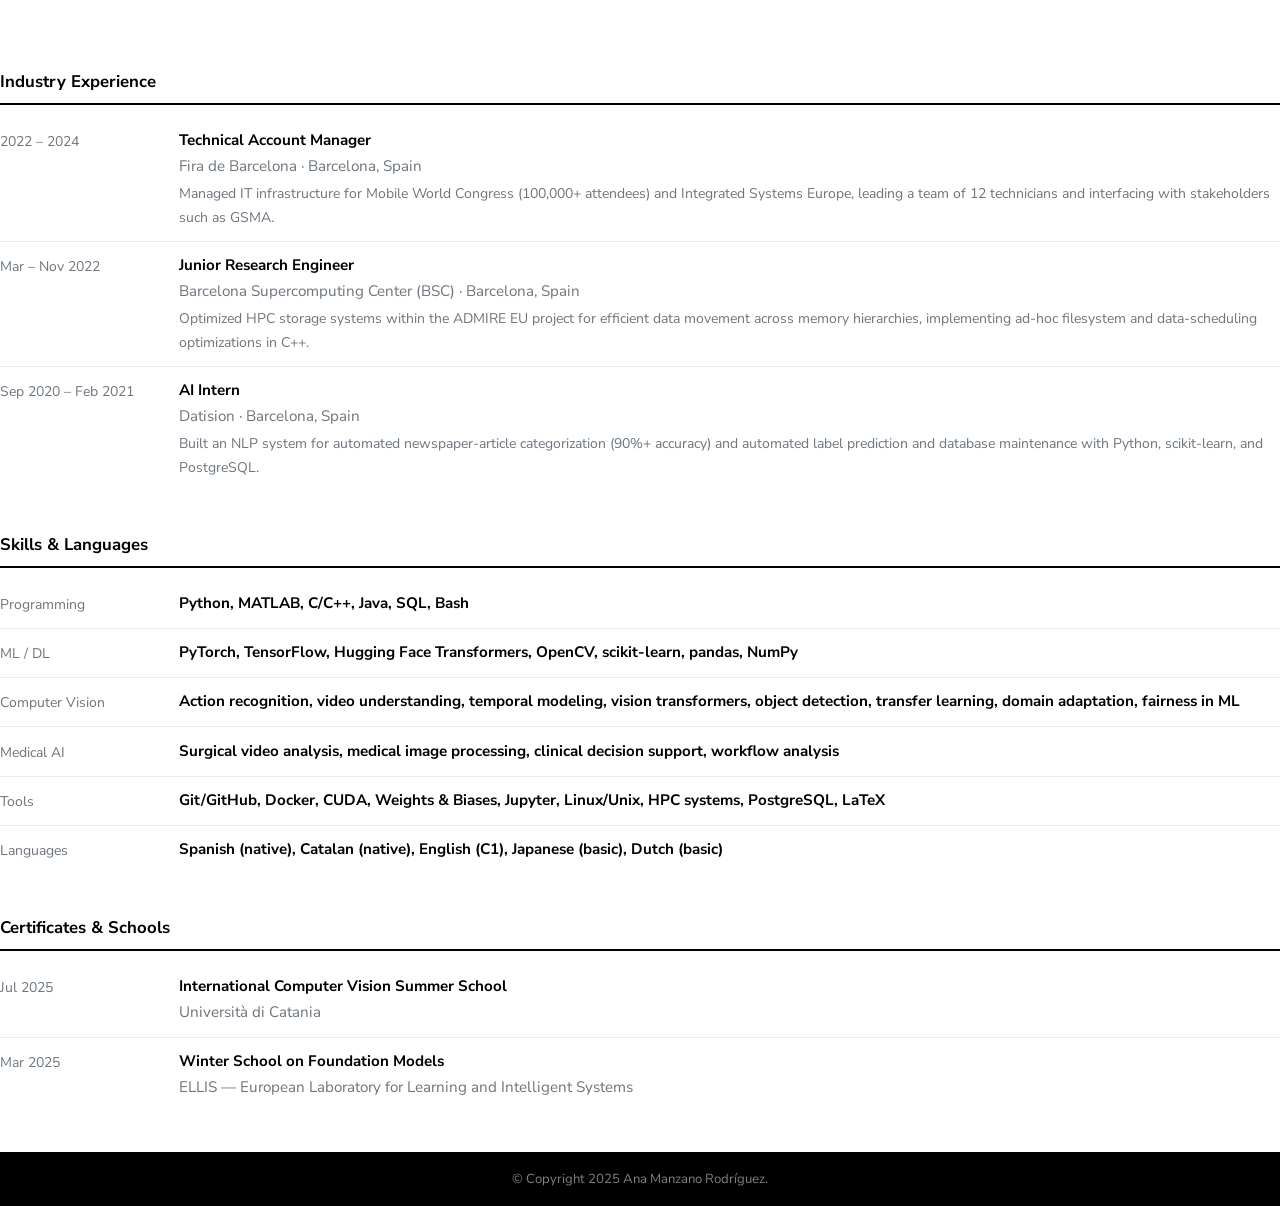
==== commit 3bdbf931: "Update cv.html" ====
--- a/cv.html
+++ b/cv.html
@@ -62,6 +62,17 @@
     <div class="cv-section-title">Research Experience</div>
     <ul class="cv-entries">
       <li class="cv-entry">
+        <span class="cv-years">Oct 2024 – present</span>
+        <div>
+          <div class="cv-role">Teaching Assistant — Deep Learning 1 &amp; Foundation Models</div>
+          <div class="cv-org">University of Amsterdam · Amsterdam, Netherlands</div>
+          <div class="cv-desc">TA for the Deep Learning 1 (2024–2025, 2025–2026) and Foundation Models (2025–2026) courses in the AI Master's program.</div>
+        </div>
+      </li>
+    </ul>
+  </div>
+    <ul class="cv-entries">
+      <li class="cv-entry">
         <span class="cv-years">Sep 2024 – present</span>
         <div>
           <div class="cv-role">PhD Researcher</div>
@@ -135,20 +146,6 @@
     </ul>
   </div>
 
-  <!-- TEACHING -->
-  <div class="cv-section">
-    <div class="cv-section-title">Teaching</div>
-    <ul class="cv-entries">
-      <li class="cv-entry">
-        <span class="cv-years">Oct 2024 – present</span>
-        <div>
-          <div class="cv-role">Teaching Assistant — Deep Learning 1 &amp; Foundation Models</div>
-          <div class="cv-org">University of Amsterdam · Amsterdam, Netherlands</div>
-          <div class="cv-desc">TA for the Deep Learning 1 (2024–2025, 2025–2026) and Foundation Models (2025–2026) courses in the AI Master's program.</div>
-        </div>
-      </li>
-    </ul>
-  </div>
 
   <!-- SKILLS -->
   <div class="cv-section">
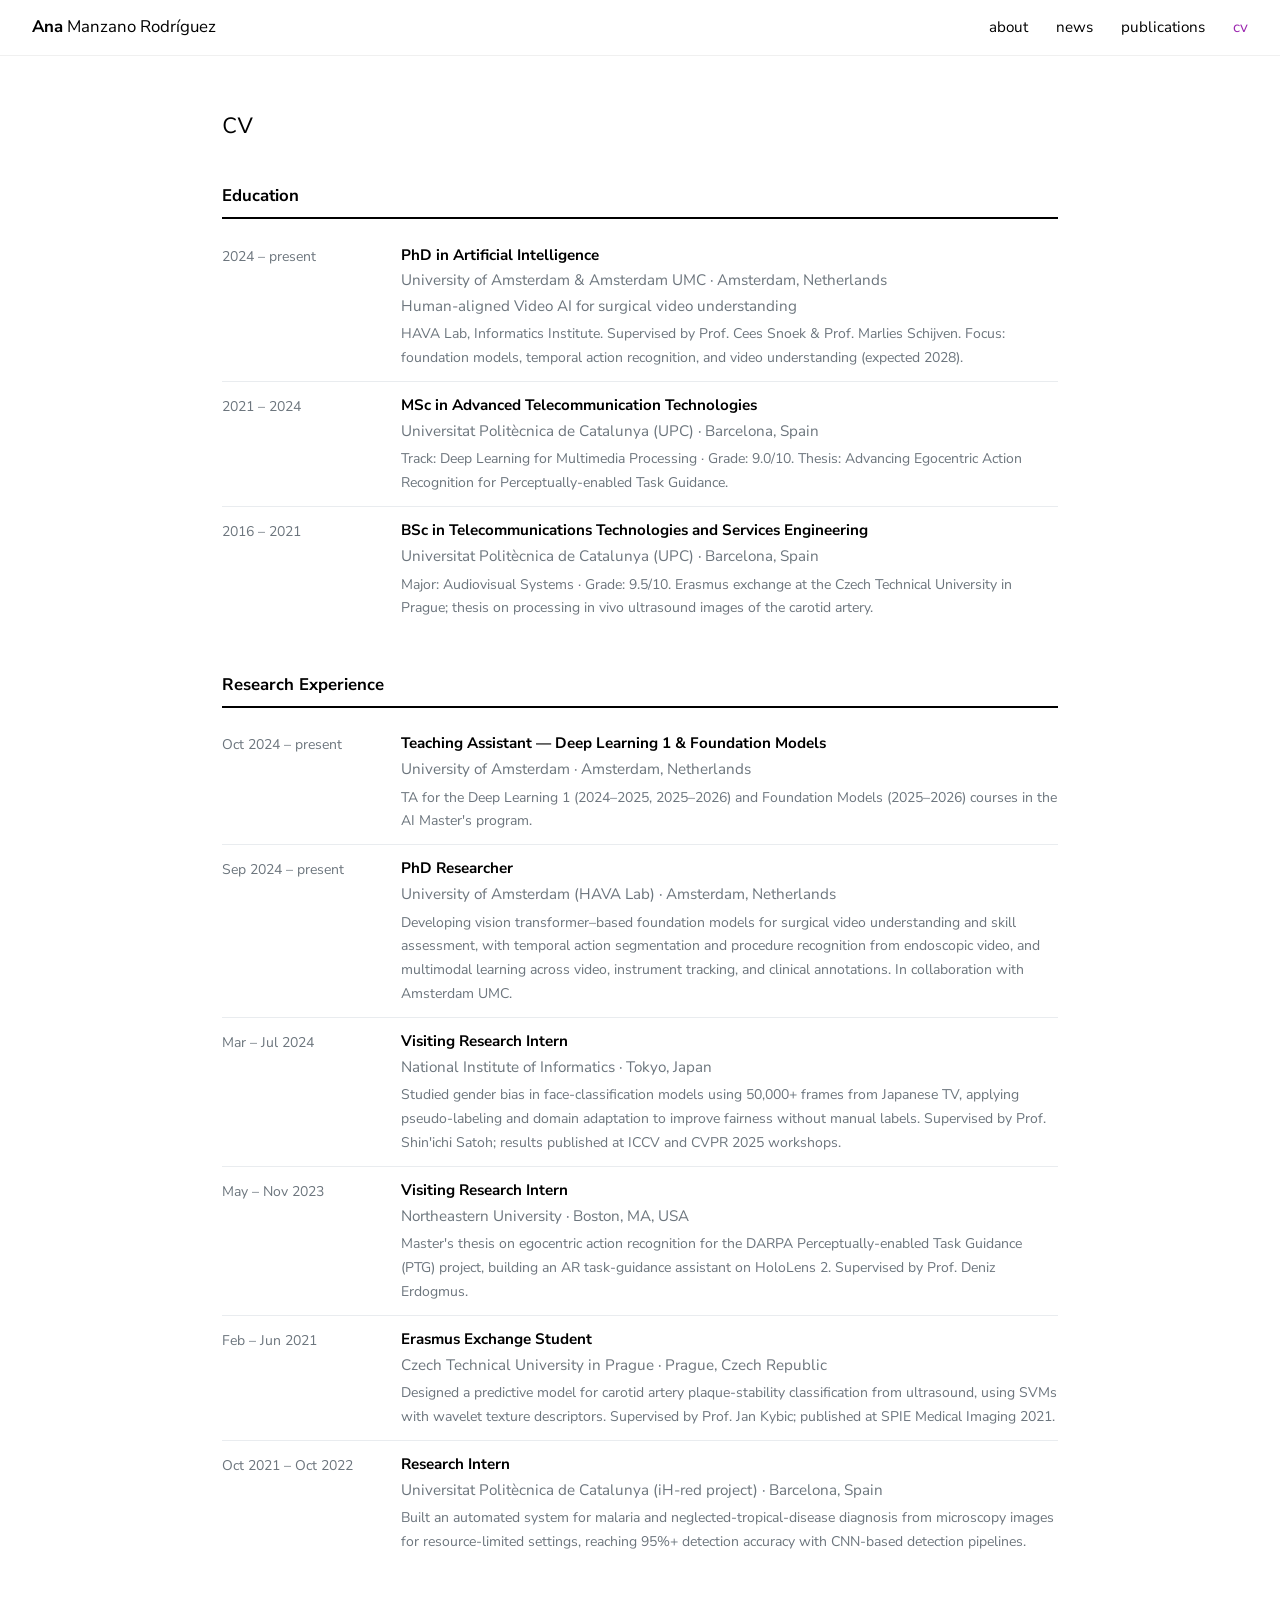
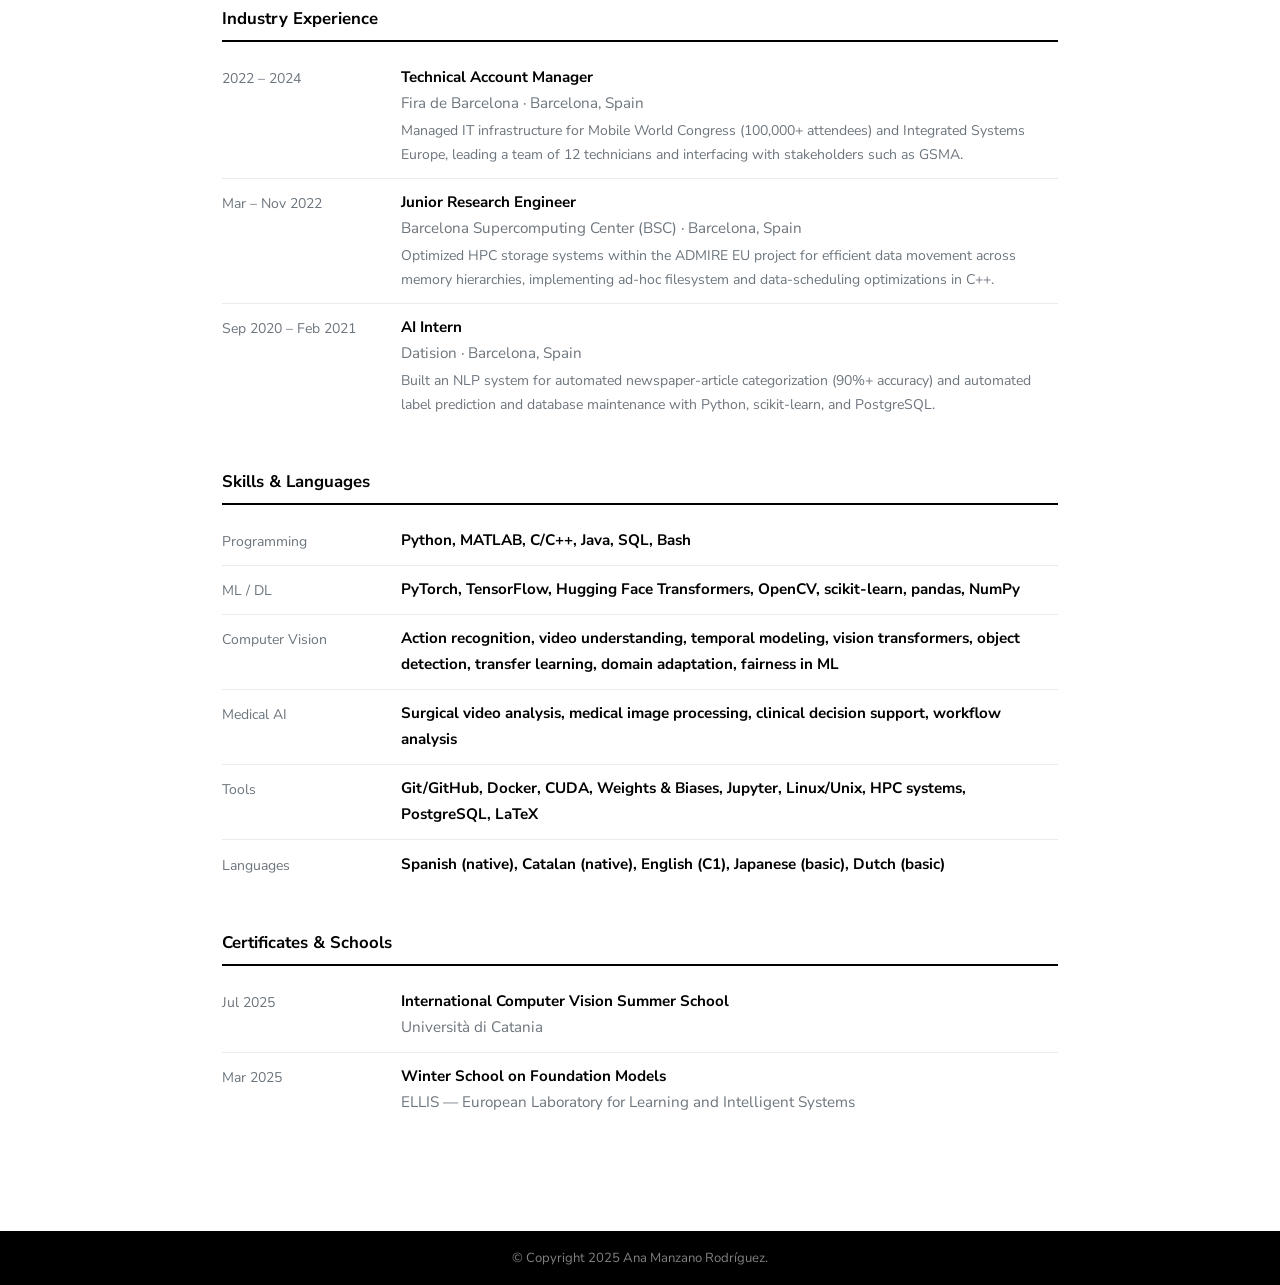
==== commit 06feee82: "Update cv.html" ====
--- a/cv.html
+++ b/cv.html
@@ -69,8 +69,6 @@
           <div class="cv-desc">TA for the Deep Learning 1 (2024–2025, 2025–2026) and Foundation Models (2025–2026) courses in the AI Master's program.</div>
         </div>
       </li>
-    </ul>
-  </div>
     <ul class="cv-entries">
       <li class="cv-entry">
         <span class="cv-years">Sep 2024 – present</span>
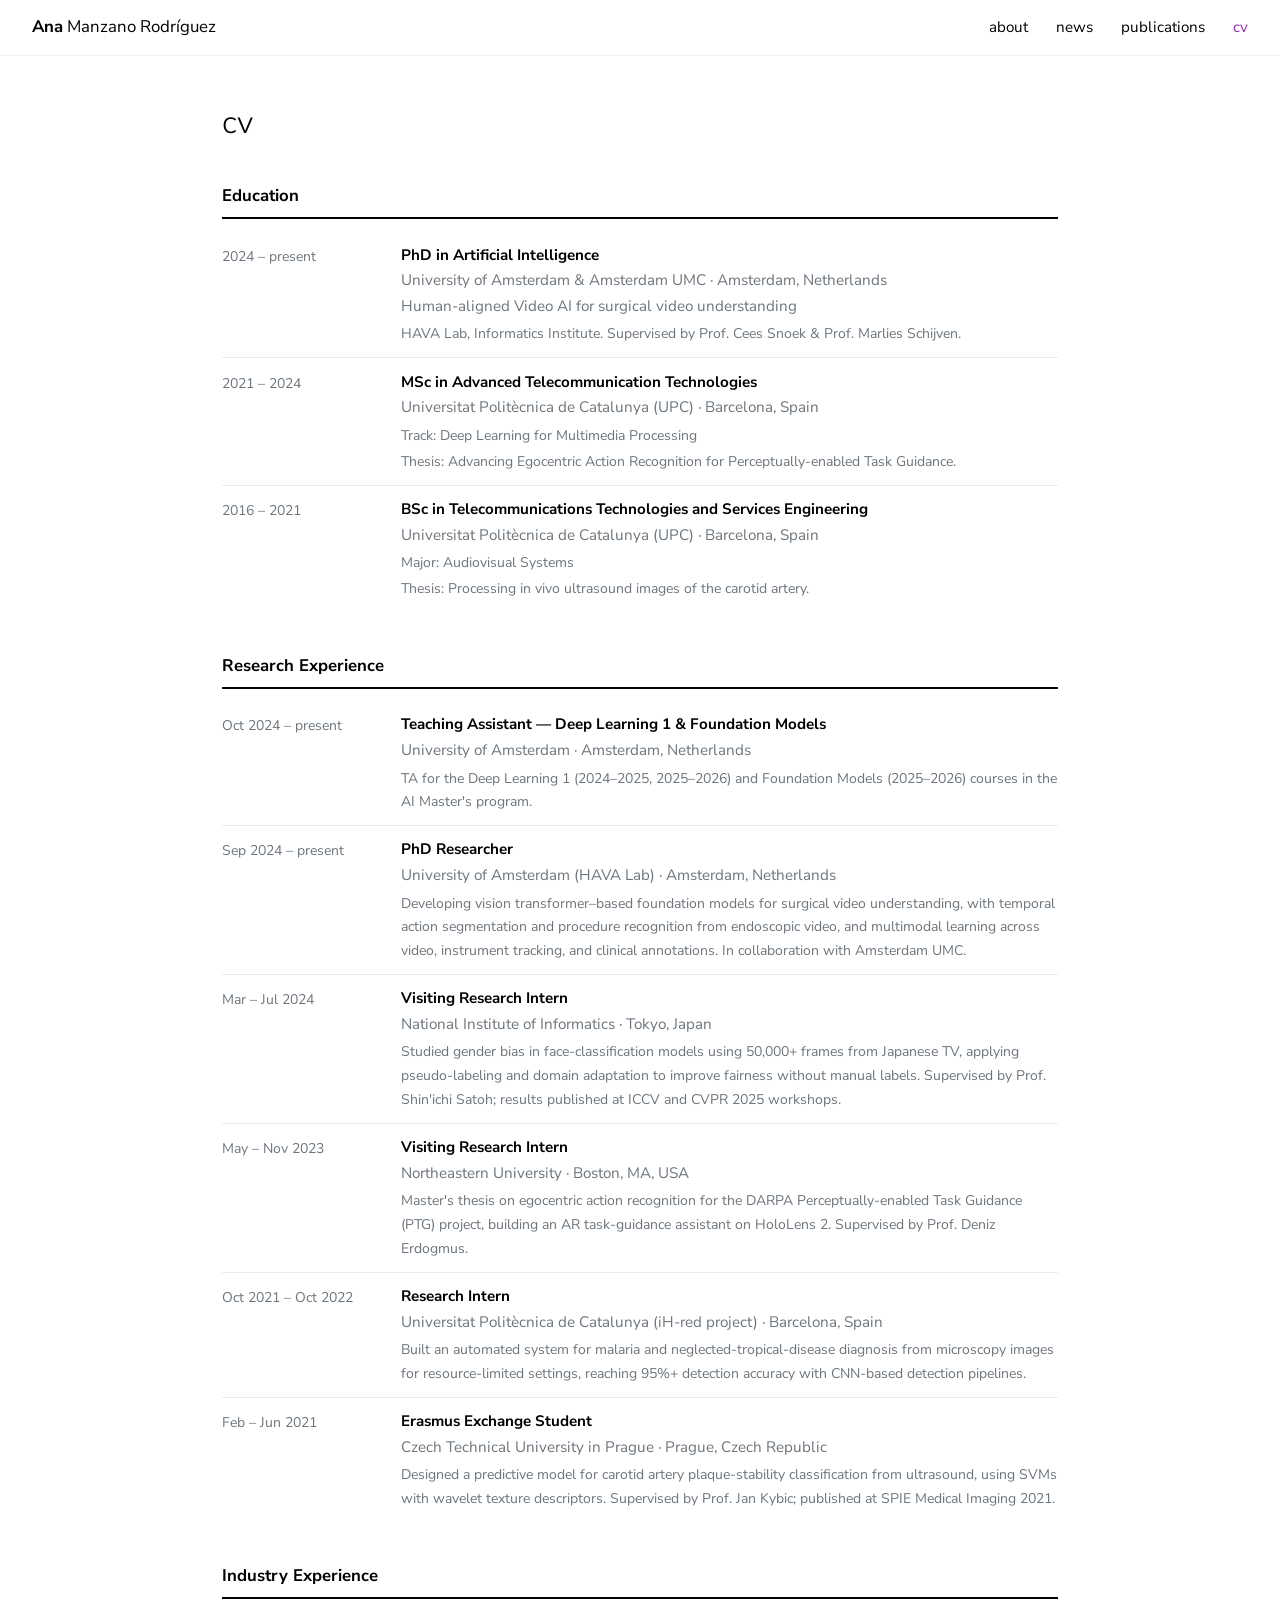
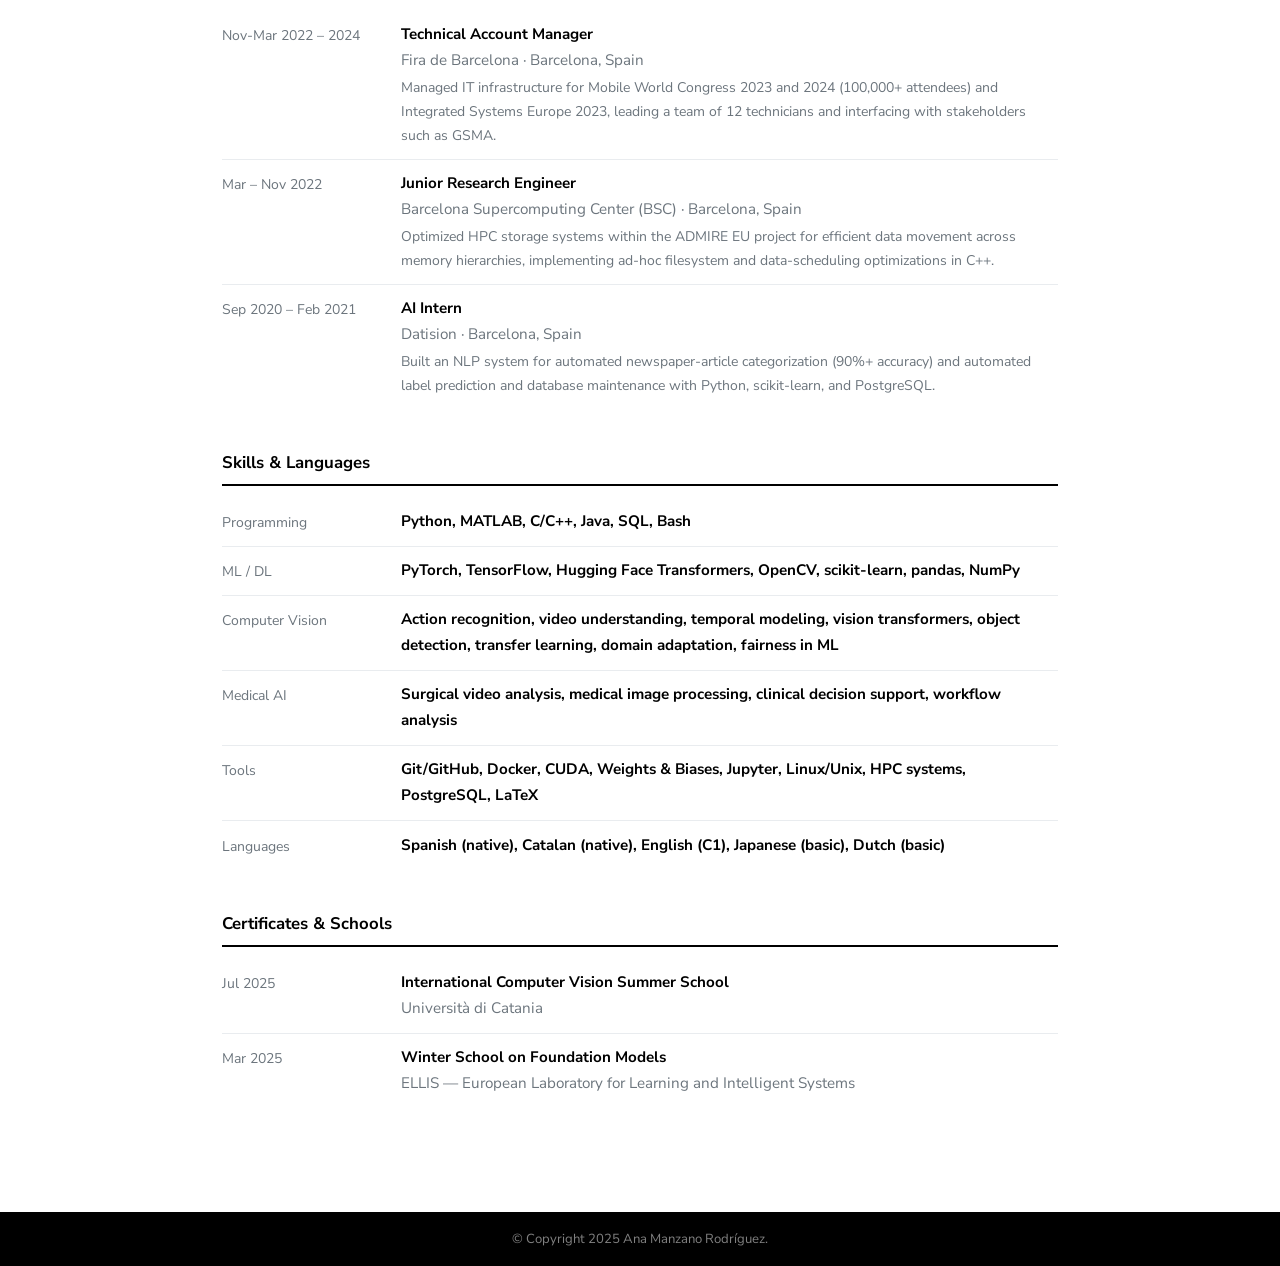
==== commit 2cbae1e6: "Update cv.html" ====
--- a/cv.html
+++ b/cv.html
@@ -35,7 +35,7 @@
           <div class="cv-role">PhD in Artificial Intelligence</div>
           <div class="cv-org">University of Amsterdam &amp; Amsterdam UMC · Amsterdam, Netherlands</div>
           <div class="cv-org">Human-aligned Video AI for surgical video understanding</div>
-          <div class="cv-desc">HAVA Lab, Informatics Institute. Supervised by Prof. Cees Snoek &amp; Prof. Marlies Schijven. Focus: foundation models, temporal action recognition, and video understanding (expected 2028).</div>
+          <div class="cv-desc">HAVA Lab, Informatics Institute. Supervised by Prof. Cees Snoek &amp; Prof. Marlies Schijven.</div>
         </div>
       </li>
       <li class="cv-entry">
@@ -43,7 +43,8 @@
         <div>
           <div class="cv-role">MSc in Advanced Telecommunication Technologies</div>
           <div class="cv-org">Universitat Politècnica de Catalunya (UPC) · Barcelona, Spain</div>
-          <div class="cv-desc">Track: Deep Learning for Multimedia Processing · Grade: 9.0/10. Thesis: Advancing Egocentric Action Recognition for Perceptually-enabled Task Guidance.</div>
+          <div class="cv-desc">Track: Deep Learning for Multimedia Processing</div>
+          <div class="cv-desc">Thesis: Advancing Egocentric Action Recognition for Perceptually-enabled Task Guidance.</div>
         </div>
       </li>
       <li class="cv-entry">
@@ -51,7 +52,8 @@
         <div>
           <div class="cv-role">BSc in Telecommunications Technologies and Services Engineering</div>
           <div class="cv-org">Universitat Politècnica de Catalunya (UPC) · Barcelona, Spain</div>
-          <div class="cv-desc">Major: Audiovisual Systems · Grade: 9.5/10. Erasmus exchange at the Czech Technical University in Prague; thesis on processing in vivo ultrasound images of the carotid artery.</div>
+          <div class="cv-desc">Major: Audiovisual Systems</div>
+          <div class="cv-desc">Thesis: Processing in vivo ultrasound images of the carotid artery.</div>
         </div>
       </li>
     </ul>
@@ -75,7 +77,7 @@
         <div>
           <div class="cv-role">PhD Researcher</div>
           <div class="cv-org">University of Amsterdam (HAVA Lab) · Amsterdam, Netherlands</div>
-          <div class="cv-desc">Developing vision transformer–based foundation models for surgical video understanding and skill assessment, with temporal action segmentation and procedure recognition from endoscopic video, and multimodal learning across video, instrument tracking, and clinical annotations. In collaboration with Amsterdam UMC.</div>
+          <div class="cv-desc">Developing vision transformer–based foundation models for surgical video understanding, with temporal action segmentation and procedure recognition from endoscopic video, and multimodal learning across video, instrument tracking, and clinical annotations. In collaboration with Amsterdam UMC.</div>
         </div>
       </li>
       <li class="cv-entry">
@@ -95,6 +97,14 @@
         </div>
       </li>
       <li class="cv-entry">
+        <span class="cv-years">Oct 2021 – Oct 2022</span>
+        <div>
+          <div class="cv-role">Research Intern</div>
+          <div class="cv-org">Universitat Politècnica de Catalunya (iH-red project) · Barcelona, Spain</div>
+          <div class="cv-desc">Built an automated system for malaria and neglected-tropical-disease diagnosis from microscopy images for resource-limited settings, reaching 95%+ detection accuracy with CNN-based detection pipelines.</div>
+        </div>
+      </li>
+      <li class="cv-entry">
         <span class="cv-years">Feb – Jun 2021</span>
         <div>
           <div class="cv-role">Erasmus Exchange Student</div>
@@ -102,14 +112,6 @@
           <div class="cv-desc">Designed a predictive model for carotid artery plaque-stability classification from ultrasound, using SVMs with wavelet texture descriptors. Supervised by Prof. Jan Kybic; published at SPIE Medical Imaging 2021.</div>
         </div>
       </li>
-      <li class="cv-entry">
-        <span class="cv-years">Oct 2021 – Oct 2022</span>
-        <div>
-          <div class="cv-role">Research Intern</div>
-          <div class="cv-org">Universitat Politècnica de Catalunya (iH-red project) · Barcelona, Spain</div>
-          <div class="cv-desc">Built an automated system for malaria and neglected-tropical-disease diagnosis from microscopy images for resource-limited settings, reaching 95%+ detection accuracy with CNN-based detection pipelines.</div>
-        </div>
-      </li>
     </ul>
   </div>
 
@@ -118,11 +120,11 @@
     <div class="cv-section-title">Industry Experience</div>
     <ul class="cv-entries">
       <li class="cv-entry">
-        <span class="cv-years">2022 – 2024</span>
+        <span class="cv-years">Nov-Mar 2022 – 2024</span>
         <div>
           <div class="cv-role">Technical Account Manager</div>
           <div class="cv-org">Fira de Barcelona · Barcelona, Spain</div>
-          <div class="cv-desc">Managed IT infrastructure for Mobile World Congress (100,000+ attendees) and Integrated Systems Europe, leading a team of 12 technicians and interfacing with stakeholders such as GSMA.</div>
+          <div class="cv-desc">Managed IT infrastructure for Mobile World Congress 2023 and 2024 (100,000+ attendees) and Integrated Systems Europe 2023, leading a team of 12 technicians and interfacing with stakeholders such as GSMA.</div>
         </div>
       </li>
       <li class="cv-entry">
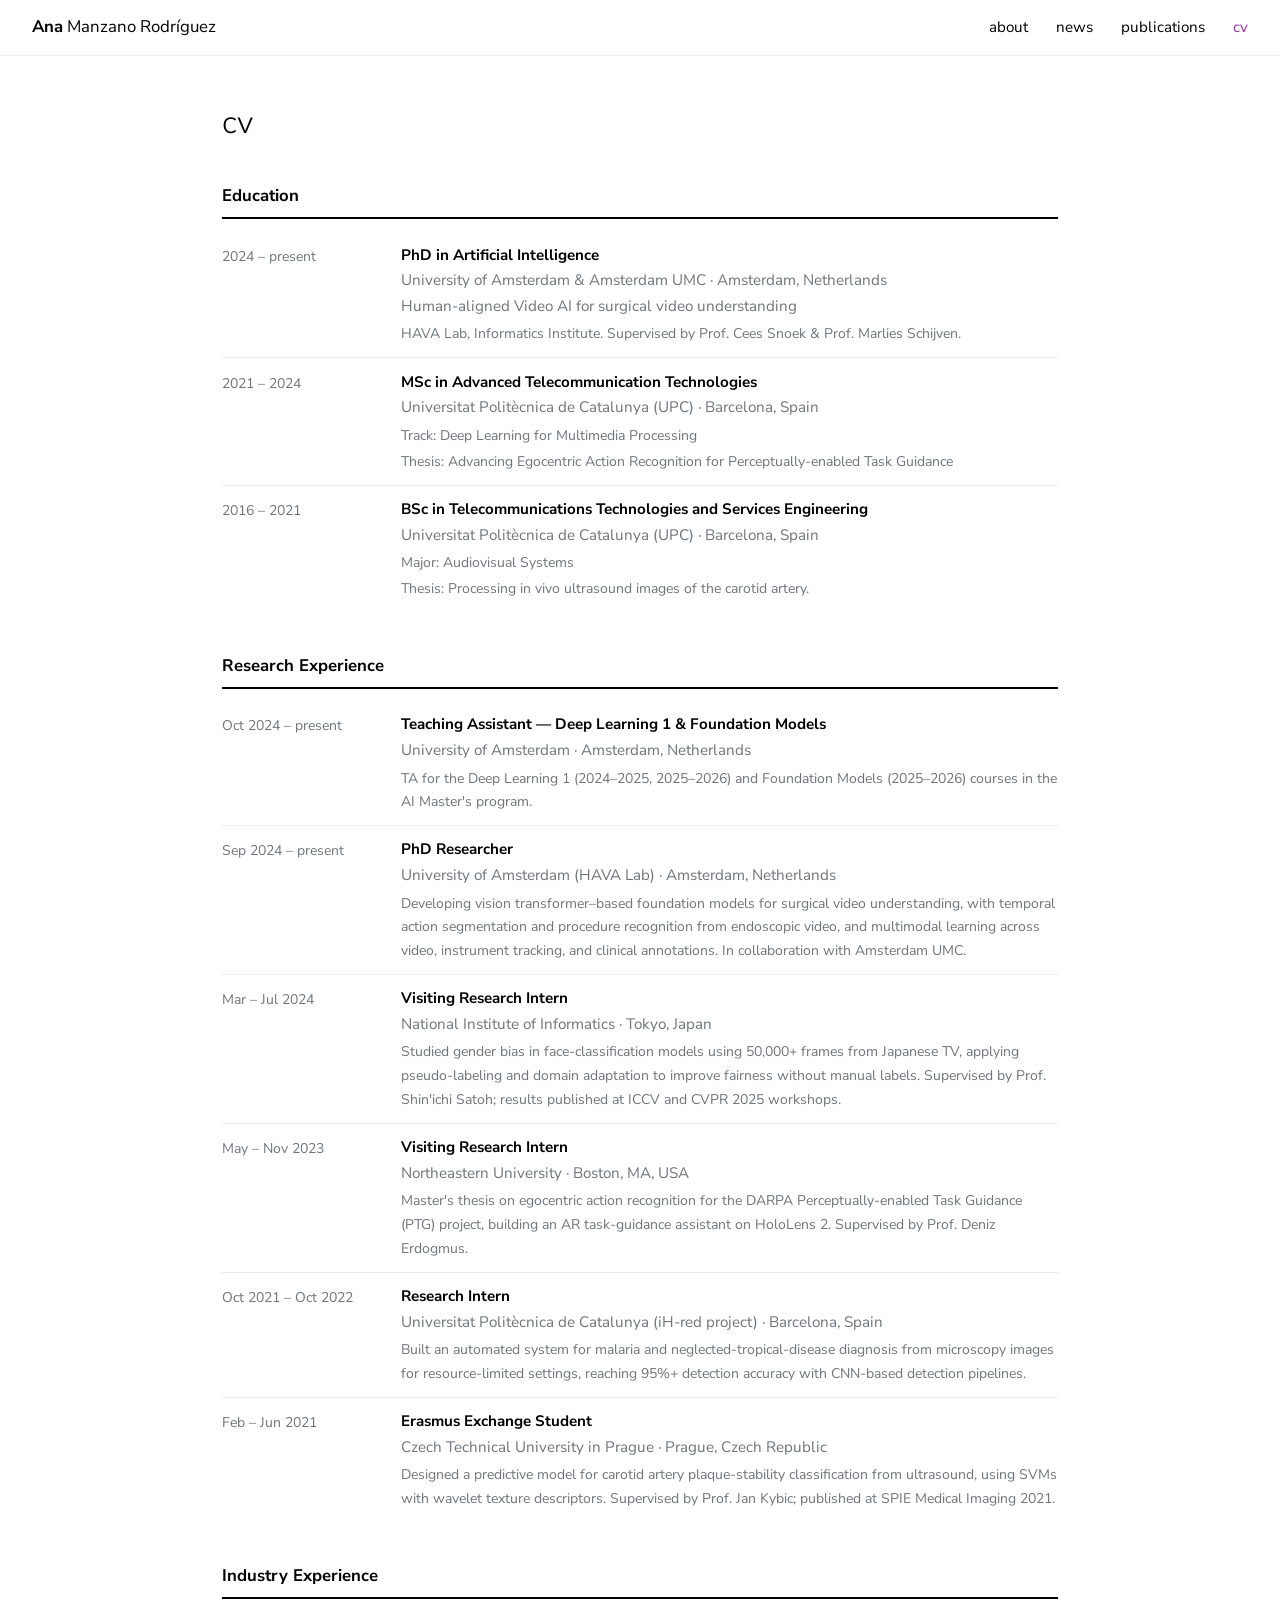
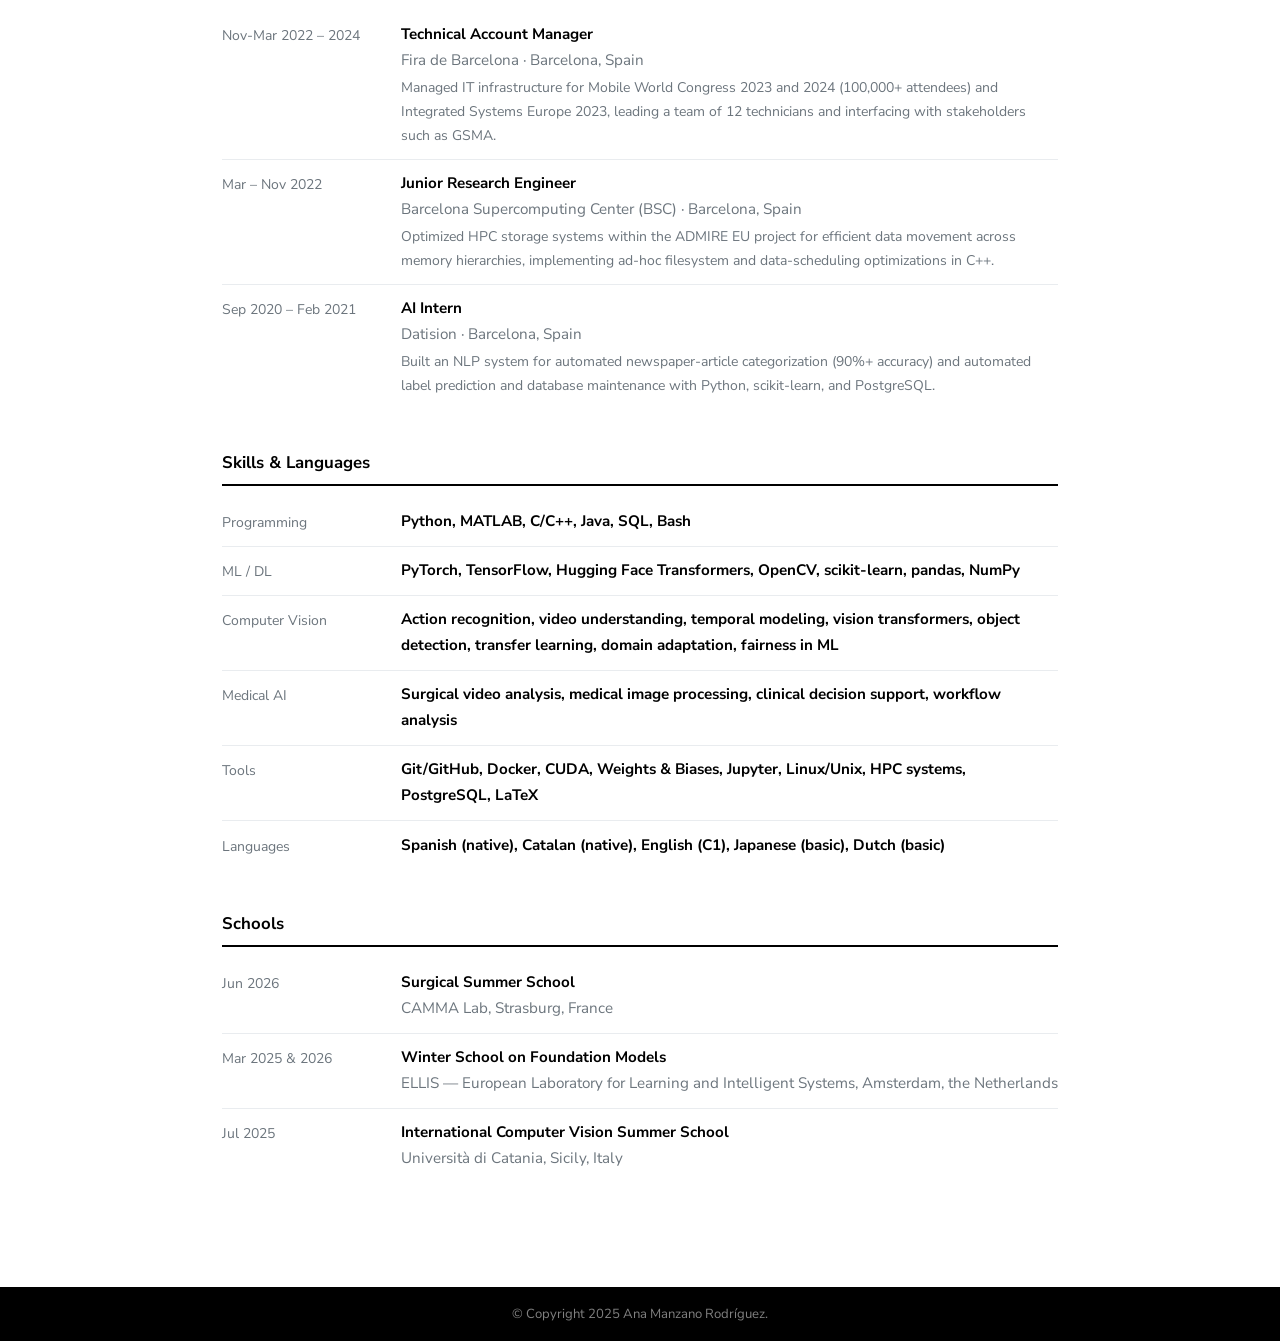
==== commit 49da837d: "Update cv.html" ====
--- a/cv.html
+++ b/cv.html
@@ -44,7 +44,7 @@
           <div class="cv-role">MSc in Advanced Telecommunication Technologies</div>
           <div class="cv-org">Universitat Politècnica de Catalunya (UPC) · Barcelona, Spain</div>
           <div class="cv-desc">Track: Deep Learning for Multimedia Processing</div>
-          <div class="cv-desc">Thesis: Advancing Egocentric Action Recognition for Perceptually-enabled Task Guidance.</div>
+          <div class="cv-desc">Thesis: Advancing Egocentric Action Recognition for Perceptually-enabled Task Guidance</div>
         </div>
       </li>
       <li class="cv-entry">
@@ -192,20 +192,27 @@
 
   <!-- CERTIFICATES -->
   <div class="cv-section">
-    <div class="cv-section-title">Certificates &amp; Schools</div>
-    <ul class="cv-entries">
+    <div class="cv-section-title">Schools</div>
+    <ul class="cv-entries">
+      <li class="cv-entry">
+        <span class="cv-years">Jun 2026</span>
+        <div>
+          <div class="cv-role">Surgical Summer School</div>
+          <div class="cv-org">CAMMA Lab, Strasburg, France</div>
+        </div>
+      </li>
+      <li class="cv-entry">
+        <span class="cv-years">Mar 2025 &amp; 2026</span>
+        <div>
+          <div class="cv-role">Winter School on Foundation Models</div>
+          <div class="cv-org">ELLIS — European Laboratory for Learning and Intelligent Systems, Amsterdam, the Netherlands</div>
+        </div>
+      </li>
       <li class="cv-entry">
         <span class="cv-years">Jul 2025</span>
         <div>
           <div class="cv-role">International Computer Vision Summer School</div>
-          <div class="cv-org">Università di Catania</div>
-        </div>
-      </li>
-      <li class="cv-entry">
-        <span class="cv-years">Mar 2025</span>
-        <div>
-          <div class="cv-role">Winter School on Foundation Models</div>
-          <div class="cv-org">ELLIS — European Laboratory for Learning and Intelligent Systems</div>
+          <div class="cv-org">Università di Catania, Sicily, Italy</div>
         </div>
       </li>
     </ul>
